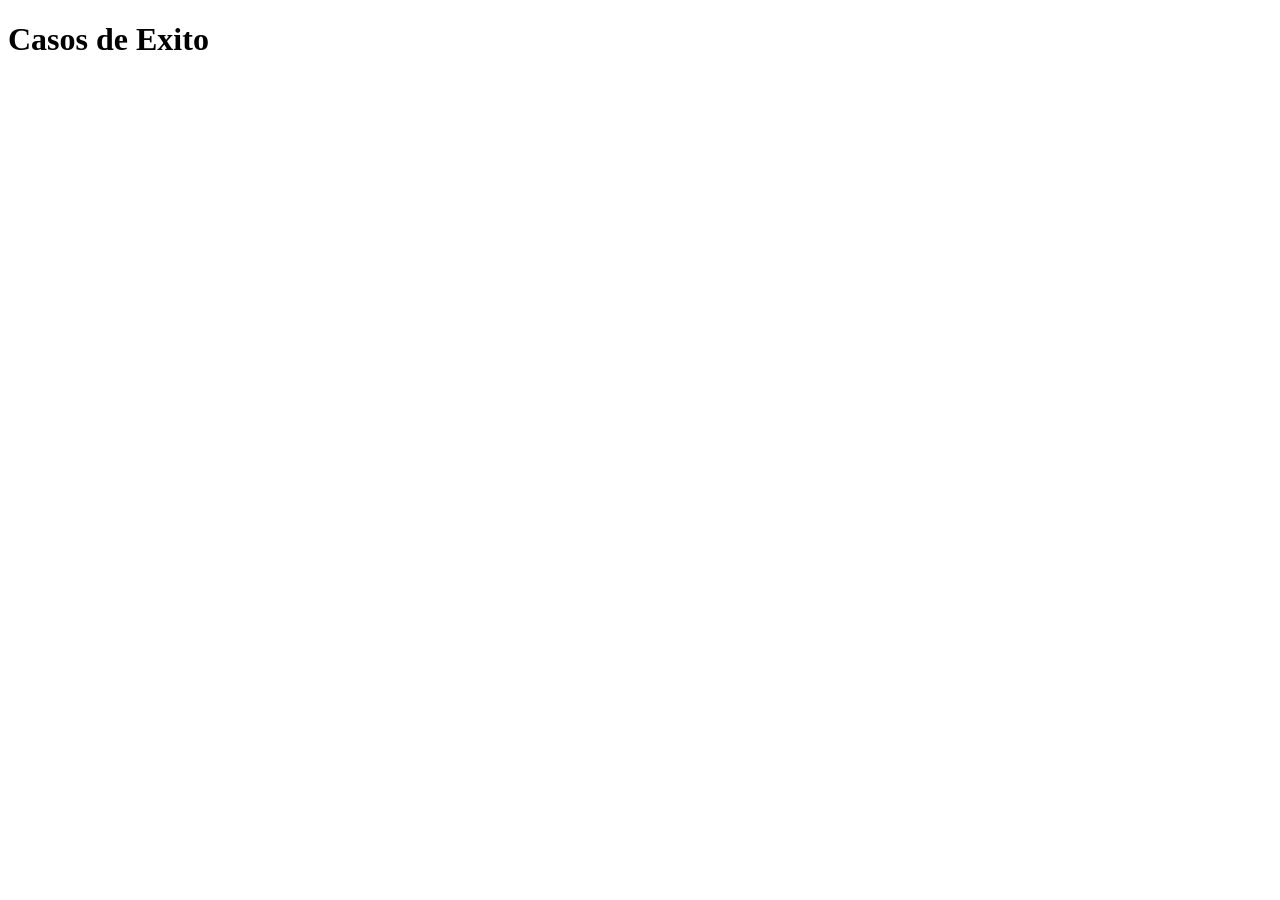
==== paginas/nosotros.html @ 15e238f5 "Diseño con css, y mejora en el codigo de HTML" ====
<!DOCTYPE html>
<html lang="en">
<head>
    <meta charset="UTF-8">
    <meta name="viewport" content="width=device-width, initial-scale=1.0">
    <title>Casos de Exito | Huellitas Milu</title>
    <link rel="shortcut icon" href="../assets/images/favicon.ico" type="image/x-icon">
</head>
<body>
    <h1>Casos de Exito</h1>
</body>
</html>
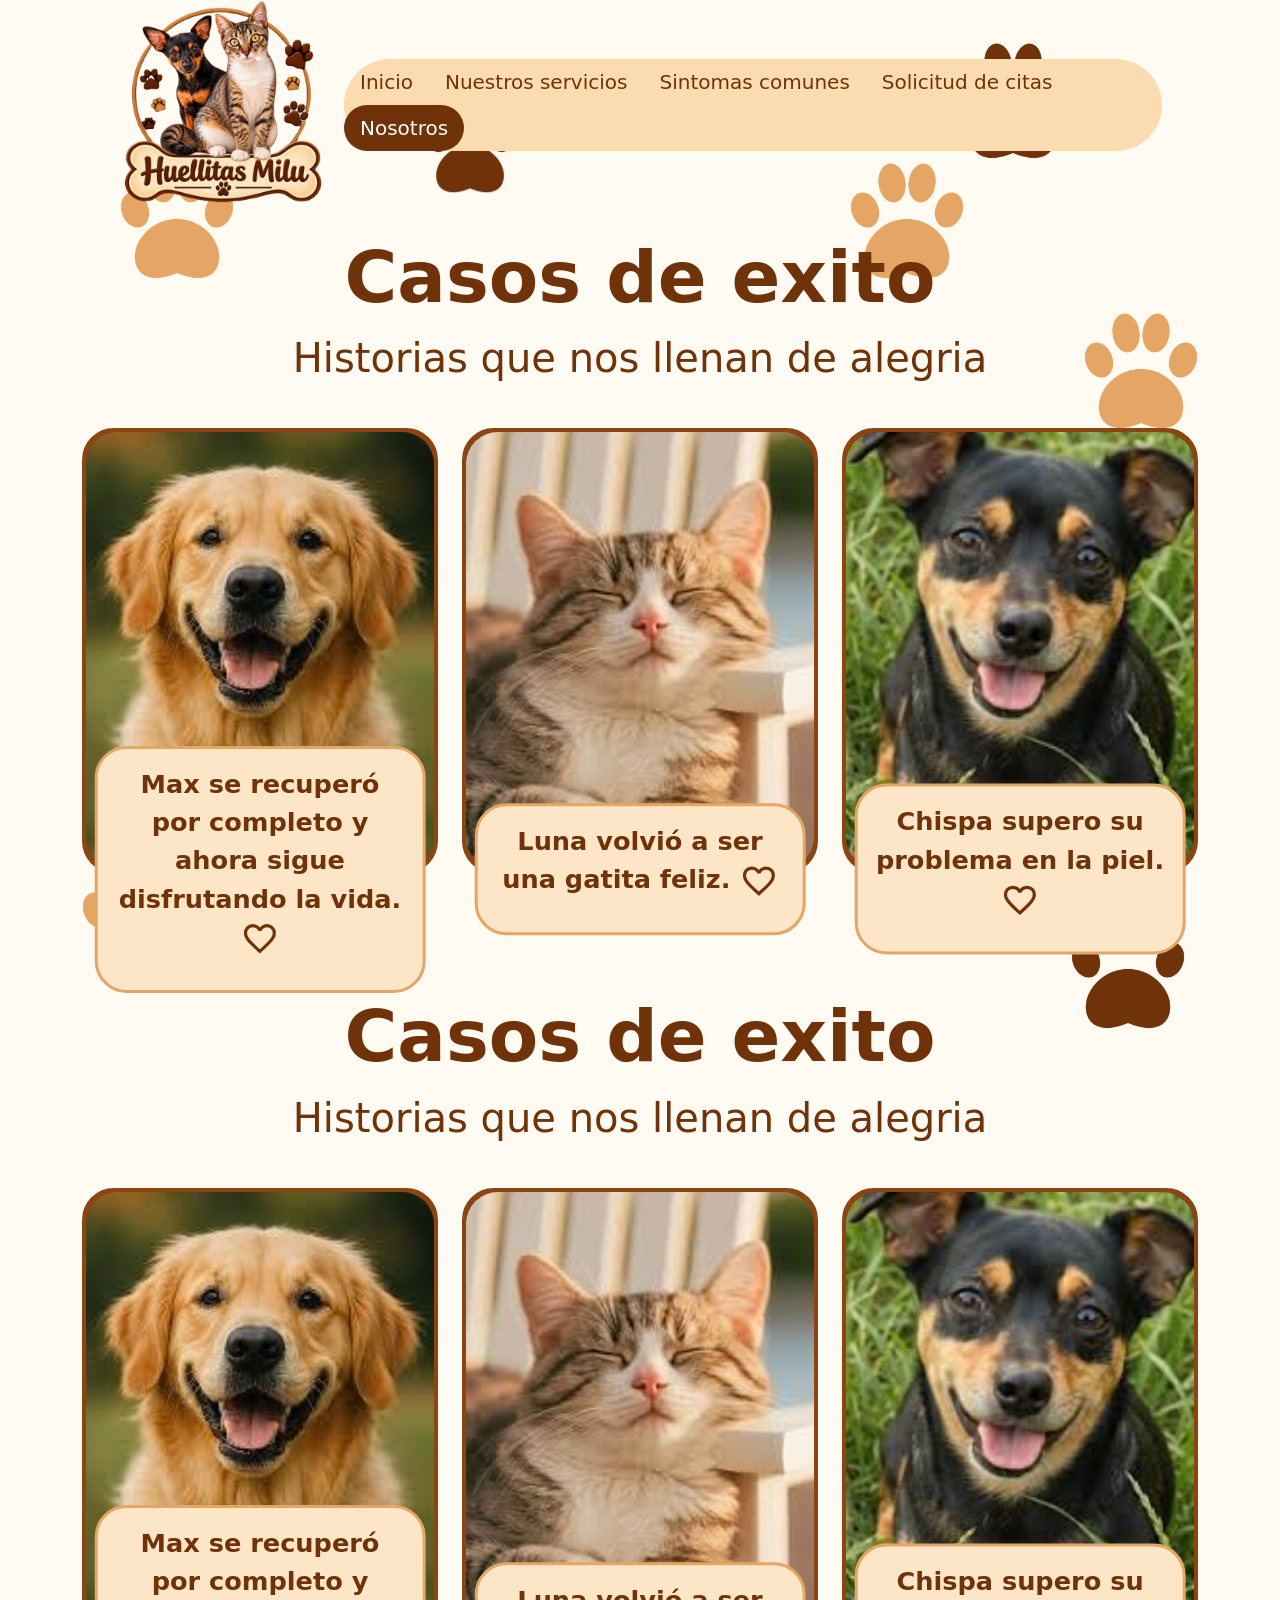
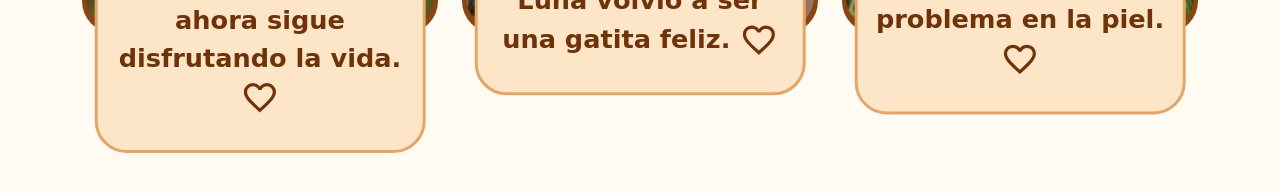
==== commit 748adaa0: "feat: Añade estilos CSS e imágenes para la sección de historias de éxito en la página "nosotros"" ====
--- a/paginas/nosotros.html
+++ b/paginas/nosotros.html
@@ -1,12 +1,292 @@
-<!DOCTYPE html>
+<!doctype html>
 <html lang="en">
-<head>
-    <meta charset="UTF-8">
-    <meta name="viewport" content="width=device-width, initial-scale=1.0">
-    <title>Casos de Exito | Huellitas Milu</title>
-    <link rel="shortcut icon" href="../assets/images/favicon.ico" type="image/x-icon">
-</head>
-<body>
-    <h1>Casos de Exito</h1>
-</body>
-</html>+    <head>
+        <meta charset="UTF-8" />
+        <meta name="viewport" content="width=device-width, initial-scale=1.0" />
+        <title>Casos de Exito | Huellitas Milu</title>
+        <link
+            rel="shortcut icon"
+            href="../assets/images/favicon.ico"
+            type="image/x-icon"
+        />
+        <link
+            rel="shortcut icon"
+            href="../assets/images/favicon.ico"
+            type="image/x-icon"
+        />
+        <link
+            href="https://cdn.jsdelivr.net/npm/bootstrap@5.3.8/dist/css/bootstrap.min.css"
+            rel="stylesheet"
+            integrity="sha384-sRIl4kxILFvY47J16cr9ZwB07vP4J8+LH7qKQnuqkuIAvNWLzeN8tE5YBujZqJLB"
+            crossorigin="anonymous"
+        />
+        <link
+            href="https://cdn.jsdelivr.net/npm/bootstrap-icons@1.11.3/font/bootstrap-icons.min.css"
+            rel="stylesheet"
+        />
+        <link rel="stylesheet" href="../assets/css/servicios.css" />
+        <link rel="stylesheet" href="../assets/css/nosotros.css" />
+    </head>
+    <body>
+        <nav class="container d-flex align-items-center gap-3 px-5">
+            <img
+                class="logo"
+                src="../assets/images/logo.png"
+                alt="Ilusstración del logo de huellitas milu"
+            />
+            <ul class="nav ms-auto fs-5">
+                <li><a class="nav-link" href="../index.html">Inicio</a></li>
+                <li>
+                    <a class="nav-link" href="nuestros-servicios.html"
+                        >Nuestros servicios</a
+                    >
+                </li>
+                <li>
+                    <a class="nav-link" href="sintomas.html"
+                        >Sintomas comunes</a
+                    >
+                </li>
+                <li>
+                    <a class="nav-link" href="solicitud-cita.html"
+                        >Solicitud de citas</a
+                    >
+                </li>
+                <li>
+                    <a class="nav-link activo" href="nosotros.html">Nosotros</a>
+                </li>
+            </ul>
+        </nav>
+
+        <section class="text-center py-4 section-header">
+            <h1 class="display-2 fw-bold">Casos de exito</h1>
+            <p class="fs-1">Historias que nos llenan de alegria</p>
+        </section>
+
+        <section class="container">
+            <div class="row g-4">
+                <div class="col-12 col-md-6 col-lg-4">
+                    <article
+                        class="card tarjeta-exito h-100 text-center rounded-5"
+                    >
+                        <img
+                            class="img-exito rounded-5"
+                            src="../assets/images/casos-exito/exito-1.png"
+                            alt=""
+                        />
+                        <section class="tarjeta-exito__message p-3 rounded-5">
+                            <p>
+                                Max se recuperó por completo y ahora sigue
+                                disfrutando la vida.
+                                <svg
+                                    xmlns="http://www.w3.org/2000/svg"
+                                    viewBox="0 0 24 24"
+                                    height="1.5em"
+                                    width="1.5em"
+                                    fill="currentColor"
+                                >
+                                    <path
+                                        d="M12,21l-1.45-1.3q-2.53-2.27-4.18-3.92q-1.65-1.65-2.63-2.96Q2.78,11.5 2.39,10.4T2,8.15Q2,5.8 3.58,4.22T7.5,2.65q1.3,0 2.48,0.55T12,4.75q0.85-1 2.03-1.55T16.5,2.65q2.35,0 3.93,1.57T22,8.15q0,1.15-0.39,2.25t-1.36,2.41q-0.97,1.31-2.63,2.96q-1.65,1.65-4.17,3.92L12,21Zm0-2.7q2.4-2.15 3.95-3.69t2.45-2.67t1.25-2.03Q20,9.02 20,8.15q0-1.5-1-2.5t-2.5-1q-1.17,0-2.17,0.66q-1,0.66-1.38,1.69h-1.9Q10.68,5.97 9.68,5.31T7.5,4.65q-1.5,0-2.5,1T4,8.15Q4,9.02 4.35,9.91T5.6,11.94t2.45,2.67T12,18.3Zm0-6.83Z"
+                                    />
+                                </svg>
+                            </p>
+                        </section>
+                    </article>
+                </div>
+
+                <div class="col-12 col-md-6 col-lg-4">
+                    <article
+                        class="card tarjeta-exito h-100 text-center rounded-5"
+                    >
+                        <img
+                            class="img-exito rounded-5"
+                            src="../assets/images/casos-exito/exito-2.png"
+                            alt=""
+                        />
+                        <section class="tarjeta-exito__message p-3 rounded-5">
+                            <p>
+                                Luna volvió a ser una gatita feliz.
+                                <svg
+                                    xmlns="http://www.w3.org/2000/svg"
+                                    viewBox="0 0 24 24"
+                                    height="1.5em"
+                                    width="1.5em"
+                                    fill="currentColor"
+                                >
+                                    <path
+                                        d="M12,21l-1.45-1.3q-2.53-2.27-4.18-3.92q-1.65-1.65-2.63-2.96Q2.78,11.5 2.39,10.4T2,8.15Q2,5.8 3.58,4.22T7.5,2.65q1.3,0 2.48,0.55T12,4.75q0.85-1 2.03-1.55T16.5,2.65q2.35,0 3.93,1.57T22,8.15q0,1.15-0.39,2.25t-1.36,2.41q-0.97,1.31-2.63,2.96q-1.65,1.65-4.17,3.92L12,21Zm0-2.7q2.4-2.15 3.95-3.69t2.45-2.67t1.25-2.03Q20,9.02 20,8.15q0-1.5-1-2.5t-2.5-1q-1.17,0-2.17,0.66q-1,0.66-1.38,1.69h-1.9Q10.68,5.97 9.68,5.31T7.5,4.65q-1.5,0-2.5,1T4,8.15Q4,9.02 4.35,9.91T5.6,11.94t2.45,2.67T12,18.3Zm0-6.83Z"
+                                    />
+                                </svg>
+                            </p>
+                        </section>
+                    </article>
+                </div>
+                <div class="col-12 col-md-6 col-lg-4">
+                    <article
+                        class="card tarjeta-exito h-100 text-center rounded-5"
+                    >
+                        <img
+                            class="img-exito rounded-5"
+                            src="../assets/images/casos-exito/exito-3.png"
+                            alt=""
+                        />
+                        <section class="tarjeta-exito__message p-3 rounded-5">
+                            <p>
+                                Chispa supero su problema en la piel.
+                                <svg
+                                    xmlns="http://www.w3.org/2000/svg"
+                                    viewBox="0 0 24 24"
+                                    height="1.5em"
+                                    width="1.5em"
+                                    fill="currentColor"
+                                >
+                                    <path
+                                        d="M12,21l-1.45-1.3q-2.53-2.27-4.18-3.92q-1.65-1.65-2.63-2.96Q2.78,11.5 2.39,10.4T2,8.15Q2,5.8 3.58,4.22T7.5,2.65q1.3,0 2.48,0.55T12,4.75q0.85-1 2.03-1.55T16.5,2.65q2.35,0 3.93,1.57T22,8.15q0,1.15-0.39,2.25t-1.36,2.41q-0.97,1.31-2.63,2.96q-1.65,1.65-4.17,3.92L12,21Zm0-2.7q2.4-2.15 3.95-3.69t2.45-2.67t1.25-2.03Q20,9.02 20,8.15q0-1.5-1-2.5t-2.5-1q-1.17,0-2.17,0.66q-1,0.66-1.38,1.69h-1.9Q10.68,5.97 9.68,5.31T7.5,4.65q-1.5,0-2.5,1T4,8.15Q4,9.02 4.35,9.91T5.6,11.94t2.45,2.67T12,18.3Zm0-6.83Z"
+                                    />
+                                </svg>
+                            </p>
+                        </section>
+                    </article>
+                </div>
+            </div>
+        </section>
+
+        <section class="text-center py-4 section-header margin-header">
+            <h1 class="display-2 fw-bold">Casos de exito</h1>
+            <p class="fs-1">Historias que nos llenan de alegria</p>
+        </section>
+
+        <section class="container">
+            <div class="row g-4">
+                <div class="col-12 col-md-6 col-lg-4">
+                    <article
+                        class="card tarjeta-exito h-100 text-center rounded-5"
+                    >
+                        <img
+                            class="img-exito rounded-5"
+                            src="../assets/images/casos-exito/exito-1.png"
+                            alt=""
+                        />
+                        <section class="tarjeta-exito__message p-3 rounded-5">
+                            <p>
+                                Max se recuperó por completo y ahora sigue
+                                disfrutando la vida.
+                                <svg
+                                    xmlns="http://www.w3.org/2000/svg"
+                                    viewBox="0 0 24 24"
+                                    height="1.5em"
+                                    width="1.5em"
+                                    fill="currentColor"
+                                >
+                                    <path
+                                        d="M12,21l-1.45-1.3q-2.53-2.27-4.18-3.92q-1.65-1.65-2.63-2.96Q2.78,11.5 2.39,10.4T2,8.15Q2,5.8 3.58,4.22T7.5,2.65q1.3,0 2.48,0.55T12,4.75q0.85-1 2.03-1.55T16.5,2.65q2.35,0 3.93,1.57T22,8.15q0,1.15-0.39,2.25t-1.36,2.41q-0.97,1.31-2.63,2.96q-1.65,1.65-4.17,3.92L12,21Zm0-2.7q2.4-2.15 3.95-3.69t2.45-2.67t1.25-2.03Q20,9.02 20,8.15q0-1.5-1-2.5t-2.5-1q-1.17,0-2.17,0.66q-1,0.66-1.38,1.69h-1.9Q10.68,5.97 9.68,5.31T7.5,4.65q-1.5,0-2.5,1T4,8.15Q4,9.02 4.35,9.91T5.6,11.94t2.45,2.67T12,18.3Zm0-6.83Z"
+                                    />
+                                </svg>
+                            </p>
+                        </section>
+                    </article>
+                </div>
+
+                <div class="col-12 col-md-6 col-lg-4">
+                    <article
+                        class="card tarjeta-exito h-100 text-center rounded-5"
+                    >
+                        <img
+                            class="img-exito rounded-5"
+                            src="../assets/images/casos-exito/exito-2.png"
+                            alt=""
+                        />
+                        <section class="tarjeta-exito__message p-3 rounded-5">
+                            <p>
+                                Luna volvió a ser una gatita feliz.
+                                <svg
+                                    xmlns="http://www.w3.org/2000/svg"
+                                    viewBox="0 0 24 24"
+                                    height="1.5em"
+                                    width="1.5em"
+                                    fill="currentColor"
+                                >
+                                    <path
+                                        d="M12,21l-1.45-1.3q-2.53-2.27-4.18-3.92q-1.65-1.65-2.63-2.96Q2.78,11.5 2.39,10.4T2,8.15Q2,5.8 3.58,4.22T7.5,2.65q1.3,0 2.48,0.55T12,4.75q0.85-1 2.03-1.55T16.5,2.65q2.35,0 3.93,1.57T22,8.15q0,1.15-0.39,2.25t-1.36,2.41q-0.97,1.31-2.63,2.96q-1.65,1.65-4.17,3.92L12,21Zm0-2.7q2.4-2.15 3.95-3.69t2.45-2.67t1.25-2.03Q20,9.02 20,8.15q0-1.5-1-2.5t-2.5-1q-1.17,0-2.17,0.66q-1,0.66-1.38,1.69h-1.9Q10.68,5.97 9.68,5.31T7.5,4.65q-1.5,0-2.5,1T4,8.15Q4,9.02 4.35,9.91T5.6,11.94t2.45,2.67T12,18.3Zm0-6.83Z"
+                                    />
+                                </svg>
+                            </p>
+                        </section>
+                    </article>
+                </div>
+                <div class="col-12 col-md-6 col-lg-4">
+                    <article
+                        class="card tarjeta-exito h-100 text-center rounded-5"
+                    >
+                        <img
+                            class="img-exito rounded-5"
+                            src="../assets/images/casos-exito/exito-3.png"
+                            alt=""
+                        />
+                        <section class="tarjeta-exito__message p-3 rounded-5">
+                            <p>
+                                Chispa supero su problema en la piel.
+                                <svg
+                                    xmlns="http://www.w3.org/2000/svg"
+                                    viewBox="0 0 24 24"
+                                    height="1.5em"
+                                    width="1.5em"
+                                    fill="currentColor"
+                                >
+                                    <path
+                                        d="M12,21l-1.45-1.3q-2.53-2.27-4.18-3.92q-1.65-1.65-2.63-2.96Q2.78,11.5 2.39,10.4T2,8.15Q2,5.8 3.58,4.22T7.5,2.65q1.3,0 2.48,0.55T12,4.75q0.85-1 2.03-1.55T16.5,2.65q2.35,0 3.93,1.57T22,8.15q0,1.15-0.39,2.25t-1.36,2.41q-0.97,1.31-2.63,2.96q-1.65,1.65-4.17,3.92L12,21Zm0-2.7q2.4-2.15 3.95-3.69t2.45-2.67t1.25-2.03Q20,9.02 20,8.15q0-1.5-1-2.5t-2.5-1q-1.17,0-2.17,0.66q-1,0.66-1.38,1.69h-1.9Q10.68,5.97 9.68,5.31T7.5,4.65q-1.5,0-2.5,1T4,8.15Q4,9.02 4.35,9.91T5.6,11.94t2.45,2.67T12,18.3Zm0-6.83Z"
+                                    />
+                                </svg>
+                            </p>
+                        </section>
+                    </article>
+                </div>
+            </div>
+        </section>
+
+        <img
+            class="huella huella-n1"
+            src="../assets/images/huella-naranja.png"
+            alt=""
+        />
+        <img
+            class="huella huella-n2"
+            src="../assets/images/huella-naranja.png"
+            alt=""
+        />
+        <img
+            class="huella huella-n3"
+            src="../assets/images/huella-naranja.png"
+            alt=""
+        />
+        <img
+            class="huella huella-n4"
+            src="../assets/images/huella-naranja.png"
+            alt=""
+        />
+        <img
+            class="huella huella-c1"
+            src="../assets/images/huella-cafe.png"
+            alt=""
+        />
+        <img
+            class="huella huella-c2"
+            src="../assets/images/huella-cafe.png"
+            alt=""
+        />
+        <img
+            class="huella huella-c3"
+            src="../assets/images/huella-cafe.png"
+            alt=""
+        />
+        <img
+            class="huella huella-h1"
+            src="../assets/images/huella-corazon.png"
+            alt=""
+        />
+        <img
+            class="huella huella-h2"
+            src="../assets/images/huella-corazon.png"
+            alt=""
+        />
+    </body>
+</html>
--- a/assets/css/servicios.css
+++ b/assets/css/servicios.css
@@ -0,0 +1,151 @@
+:root {
+  --cafe-oscuro: #6f3209;
+  --cafe-ola: #8b4513;
+  --naranja-suave: #e5a665;
+  --beige: #fbdcb0;
+  --beige-tarjeta: #fde6c8;
+  --crema-body: #fffaf2;
+  --blanco: #ffffff;
+}
+
+body {
+    background-color: var(--crema-body);
+    position: relative;
+    min-height: 100vh;
+    padding-bottom: 160px;
+}
+
+header {
+    color: var(--cafe-oscuro);
+}
+
+.nav {
+  background-color: var(--beige);
+  border-radius: 50px;
+}
+
+.nav-link {
+    color: var(--cafe-oscuro);
+    border-radius: 50px;
+}
+
+.nav .nav-link.activo {
+  background-color: var(--cafe-oscuro);
+  color: var(--blanco);
+}
+
+.nav .nav-link:hover,
+.nav .nav-link:focus {
+    color: var(--cafe-ola);
+}
+
+.nav .nav-link.activo:hover,
+.nav .nav-link.activo:focus {
+    color: var(--beige);
+}
+
+
+.logo {
+  height: 210px;
+  width: auto;
+}
+
+.tarjeta-servicio {
+    background-color: var(--beige-tarjeta);
+}
+.tarjeta-servicio h2,
+.tarjeta-servicio i {
+    color: var(--cafe-oscuro);
+}
+
+
+.urgencias-24h {
+    background-color: var(--cafe-ola);
+}
+
+.urgencias-24h h2,
+.urgencias-24h i {
+    color: var(--blanco);
+}
+
+.urgencias-24h p,
+.urgencias-24h strong {
+    color: var(--crema-body);
+}
+
+.urgencias-24h .boton-servicio {
+  background-color: var(--beige);
+  color: var(--cafe-oscuro);
+}
+
+.urgencias-24h .boton-servicio:hover {
+    background-color: var(--beige-tarjeta);
+    color: var(--cafe-oscuro);
+}
+
+.boton-servicio {
+    background-color: var(--cafe-oscuro);
+    color: var(--blanco);
+}
+
+.boton-servicio:hover {
+  background-color: var(--cafe-ola);
+  color: var(--blanco);
+}
+
+.huella {
+  position: absolute;
+  width: 150px;
+  z-index: -1;
+}
+
+.huella-n1 { 
+    left: 8%;  
+    top: 150px; 
+}
+
+.huella-n2 { 
+    right: 5%; 
+    top: 300px; 
+
+}
+.huella-n3 { 
+    left: 5%;  
+    top: 850px; 
+}
+
+.huella-n4 { 
+    left: 65%;  
+    top: 150px;
+}
+
+.huella-c1 { 
+    right: 6%; 
+    top: 900px; 
+}
+
+.huella-c2 { 
+    right: 15%; 
+    top: 30px;   
+}
+
+.huella-c3 { 
+    left: 32%; 
+    top: 90px;
+     width: 120px; 
+}
+
+.huella-h1 { 
+    left: 15%;  
+    top: 520px;
+    width: 110px; 
+    transform: rotate(-12deg); 
+}
+
+.huella-h2 { 
+    right: 12%; 
+    top: 620px; 
+    width: 110px; 
+    transform: rotate(-8deg); 
+}
+
--- a/assets/css/nosotros.css
+++ b/assets/css/nosotros.css
@@ -0,0 +1,49 @@
+:root {
+  --cafe-oscuro: #6f3209;
+  --cafe-ola: #8b4513;
+  --naranja-suave: #e5a665;
+  --beige: #fbdcb0;
+  --beige-tarjeta: #fde6c8;
+  --crema-body: #fffaf2;
+  --blanco: #ffffff;
+}
+
+.container > div {
+    @media (width < 990px) {
+        row-gap: 5rem;
+    }
+}
+
+.section-header {
+    color: var(--cafe-oscuro);
+
+    &.margin-header {
+        margin-top: 6rem;
+    }
+}
+
+.tarjeta-exito {
+    border: 0.3rem solid var(--cafe-ola);
+    background-color: var(--cafe-ola);
+    aspect-ratio: 4/5;
+    position: relative;
+}
+
+.img-exito {
+    height: 100%;
+    width: 100%;
+    object-fit: cover;
+}
+
+.tarjeta-exito__message {
+    position: absolute;
+    background-color: var(--beige-tarjeta);
+    color: var(--cafe-oscuro);
+    bottom: 0%;
+    transform: translate(-50%, 50%);
+    left: 50%;
+    width: 95%;
+    font-size: clamp(1.5rem, 2dvw, 2rem);
+    font-weight: 600;
+    border: 0.2rem solid var(--naranja-suave);
+}
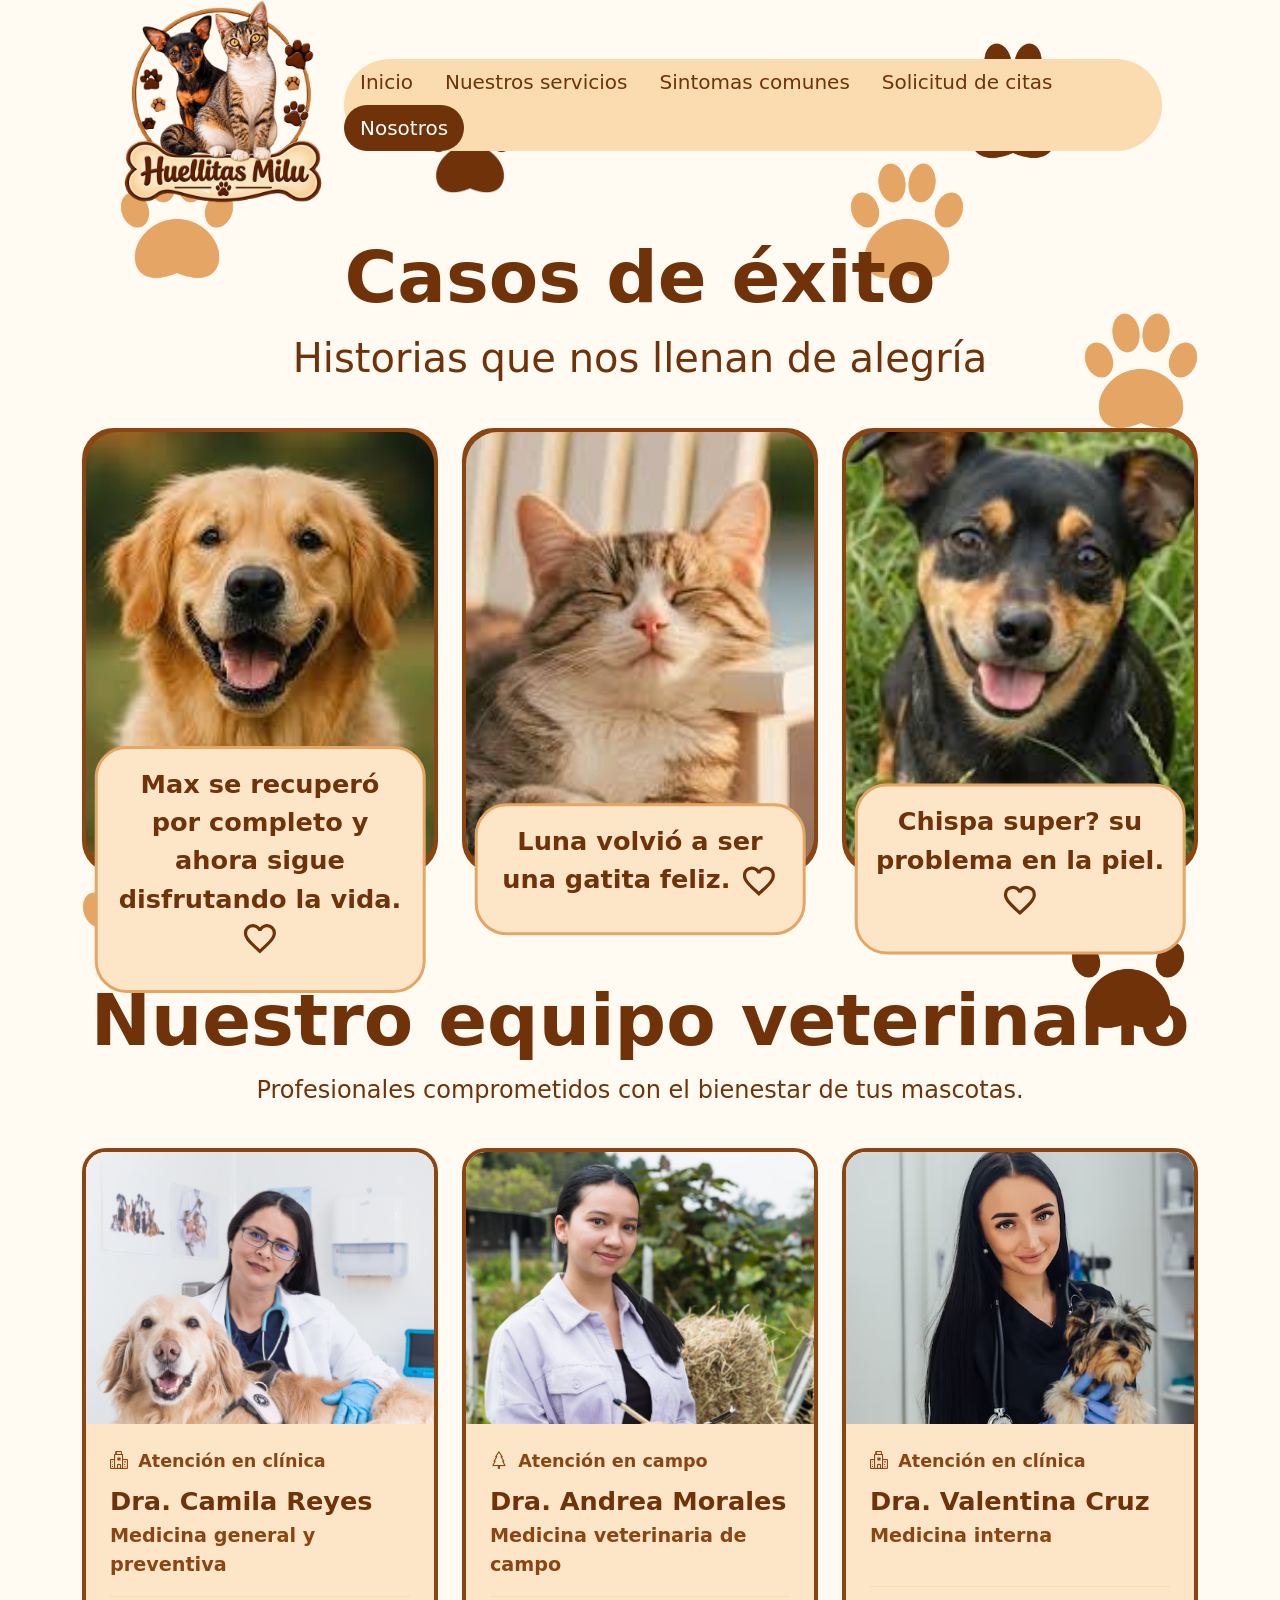
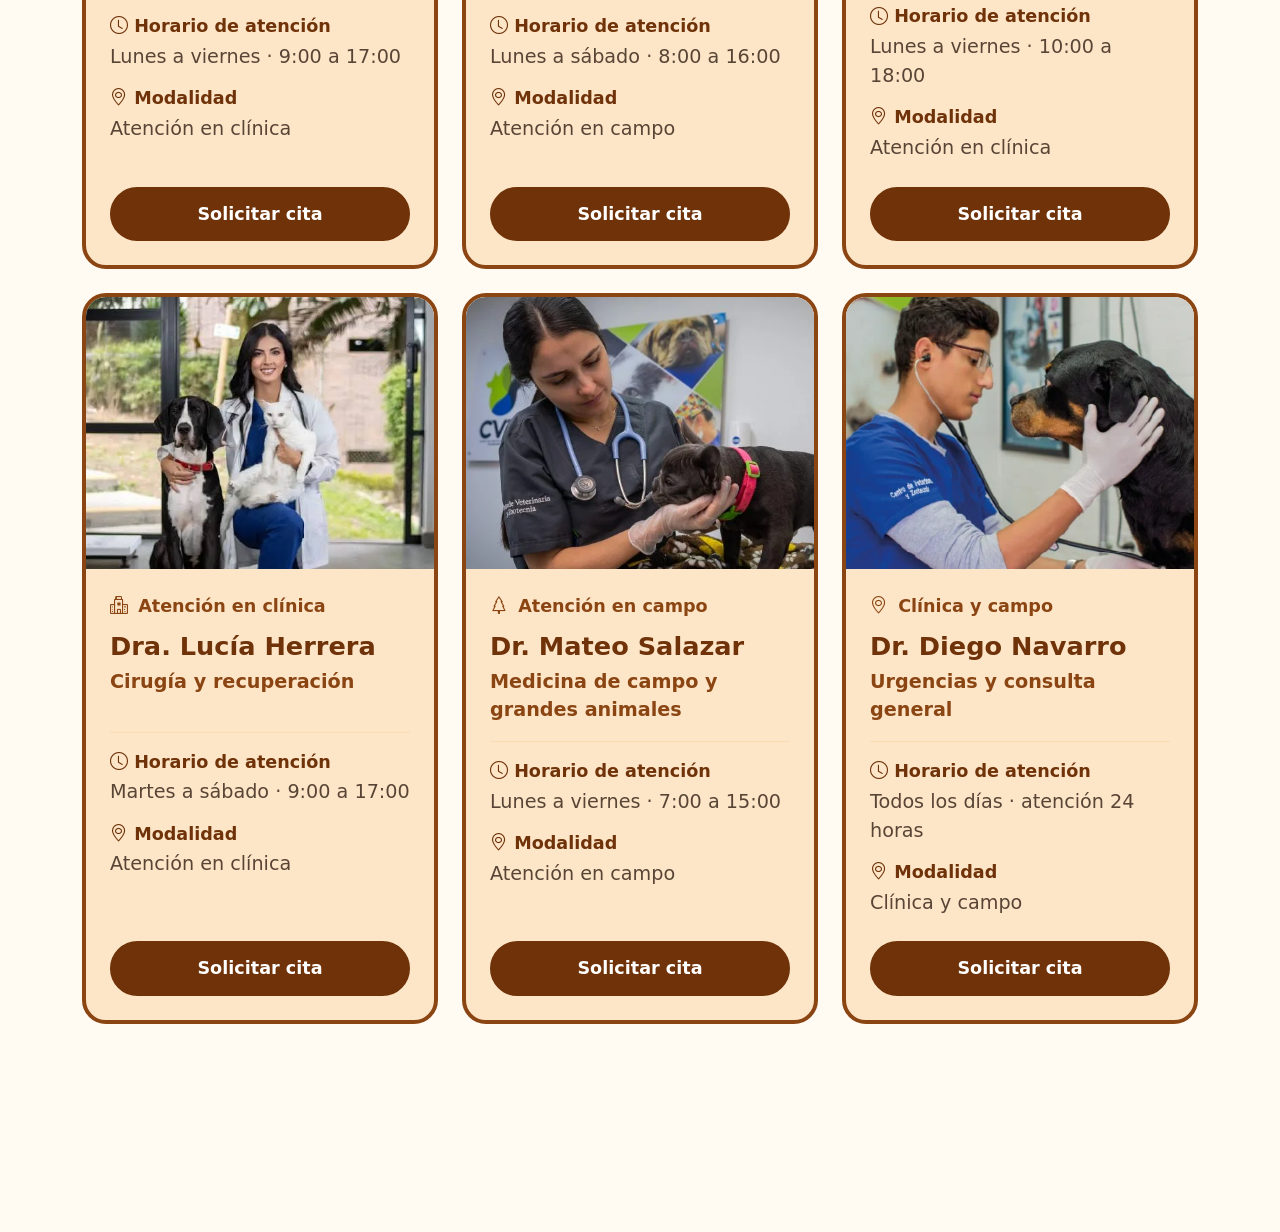
==== commit c2bdf532: "feat: Mejora el diseño y contenido de la sección "nosotros" con nuevas tarjetas de veterinarios y co" ====
--- a/paginas/nosotros.html
+++ b/paginas/nosotros.html
@@ -1,9 +1,9 @@
 <!doctype html>
-<html lang="en">
+<html lang="es">
     <head>
         <meta charset="UTF-8" />
         <meta name="viewport" content="width=device-width, initial-scale=1.0" />
-        <title>Casos de Exito | Huellitas Milu</title>
+        <title>Casos de éxito | Huellitas Milu</title>
         <link
             rel="shortcut icon"
             href="../assets/images/favicon.ico"
@@ -58,8 +58,8 @@
         </nav>
 
         <section class="text-center py-4 section-header">
-            <h1 class="display-2 fw-bold">Casos de exito</h1>
-            <p class="fs-1">Historias que nos llenan de alegria</p>
+            <h1 class="display-2 fw-bold">Casos de éxito</h1>
+            <p class="fs-1">Historias que nos llenan de alegría</p>
         </section>
 
         <section class="container">
@@ -131,7 +131,7 @@
                         />
                         <section class="tarjeta-exito__message p-3 rounded-5">
                             <p>
-                                Chispa supero su problema en la piel.
+                                Chispa super? su problema en la piel.
                                 <svg
                                     xmlns="http://www.w3.org/2000/svg"
                                     viewBox="0 0 24 24"
@@ -150,94 +150,179 @@
             </div>
         </section>
 
-        <section class="text-center py-4 section-header margin-header">
-            <h1 class="display-2 fw-bold">Casos de exito</h1>
-            <p class="fs-1">Historias que nos llenan de alegria</p>
-        </section>
-
-        <section class="container">
-            <div class="row g-4">
-                <div class="col-12 col-md-6 col-lg-4">
-                    <article
-                        class="card tarjeta-exito h-100 text-center rounded-5"
-                    >
-                        <img
-                            class="img-exito rounded-5"
-                            src="../assets/images/casos-exito/exito-1.png"
-                            alt=""
-                        />
-                        <section class="tarjeta-exito__message p-3 rounded-5">
-                            <p>
-                                Max se recuperó por completo y ahora sigue
-                                disfrutando la vida.
-                                <svg
-                                    xmlns="http://www.w3.org/2000/svg"
-                                    viewBox="0 0 24 24"
-                                    height="1.5em"
-                                    width="1.5em"
-                                    fill="currentColor"
-                                >
-                                    <path
-                                        d="M12,21l-1.45-1.3q-2.53-2.27-4.18-3.92q-1.65-1.65-2.63-2.96Q2.78,11.5 2.39,10.4T2,8.15Q2,5.8 3.58,4.22T7.5,2.65q1.3,0 2.48,0.55T12,4.75q0.85-1 2.03-1.55T16.5,2.65q2.35,0 3.93,1.57T22,8.15q0,1.15-0.39,2.25t-1.36,2.41q-0.97,1.31-2.63,2.96q-1.65,1.65-4.17,3.92L12,21Zm0-2.7q2.4-2.15 3.95-3.69t2.45-2.67t1.25-2.03Q20,9.02 20,8.15q0-1.5-1-2.5t-2.5-1q-1.17,0-2.17,0.66q-1,0.66-1.38,1.69h-1.9Q10.68,5.97 9.68,5.31T7.5,4.65q-1.5,0-2.5,1T4,8.15Q4,9.02 4.35,9.91T5.6,11.94t2.45,2.67T12,18.3Zm0-6.83Z"
-                                    />
-                                </svg>
-                            </p>
-                        </section>
-                    </article>
-                </div>
-
-                <div class="col-12 col-md-6 col-lg-4">
-                    <article
-                        class="card tarjeta-exito h-100 text-center rounded-5"
-                    >
-                        <img
-                            class="img-exito rounded-5"
-                            src="../assets/images/casos-exito/exito-2.png"
-                            alt=""
-                        />
-                        <section class="tarjeta-exito__message p-3 rounded-5">
-                            <p>
-                                Luna volvió a ser una gatita feliz.
-                                <svg
-                                    xmlns="http://www.w3.org/2000/svg"
-                                    viewBox="0 0 24 24"
-                                    height="1.5em"
-                                    width="1.5em"
-                                    fill="currentColor"
-                                >
-                                    <path
-                                        d="M12,21l-1.45-1.3q-2.53-2.27-4.18-3.92q-1.65-1.65-2.63-2.96Q2.78,11.5 2.39,10.4T2,8.15Q2,5.8 3.58,4.22T7.5,2.65q1.3,0 2.48,0.55T12,4.75q0.85-1 2.03-1.55T16.5,2.65q2.35,0 3.93,1.57T22,8.15q0,1.15-0.39,2.25t-1.36,2.41q-0.97,1.31-2.63,2.96q-1.65,1.65-4.17,3.92L12,21Zm0-2.7q2.4-2.15 3.95-3.69t2.45-2.67t1.25-2.03Q20,9.02 20,8.15q0-1.5-1-2.5t-2.5-1q-1.17,0-2.17,0.66q-1,0.66-1.38,1.69h-1.9Q10.68,5.97 9.68,5.31T7.5,4.65q-1.5,0-2.5,1T4,8.15Q4,9.02 4.35,9.91T5.6,11.94t2.45,2.67T12,18.3Zm0-6.83Z"
-                                    />
-                                </svg>
-                            </p>
-                        </section>
-                    </article>
-                </div>
-                <div class="col-12 col-md-6 col-lg-4">
-                    <article
-                        class="card tarjeta-exito h-100 text-center rounded-5"
-                    >
-                        <img
-                            class="img-exito rounded-5"
-                            src="../assets/images/casos-exito/exito-3.png"
-                            alt=""
-                        />
-                        <section class="tarjeta-exito__message p-3 rounded-5">
-                            <p>
-                                Chispa supero su problema en la piel.
-                                <svg
-                                    xmlns="http://www.w3.org/2000/svg"
-                                    viewBox="0 0 24 24"
-                                    height="1.5em"
-                                    width="1.5em"
-                                    fill="currentColor"
-                                >
-                                    <path
-                                        d="M12,21l-1.45-1.3q-2.53-2.27-4.18-3.92q-1.65-1.65-2.63-2.96Q2.78,11.5 2.39,10.4T2,8.15Q2,5.8 3.58,4.22T7.5,2.65q1.3,0 2.48,0.55T12,4.75q0.85-1 2.03-1.55T16.5,2.65q2.35,0 3.93,1.57T22,8.15q0,1.15-0.39,2.25t-1.36,2.41q-0.97,1.31-2.63,2.96q-1.65,1.65-4.17,3.92L12,21Zm0-2.7q2.4-2.15 3.95-3.69t2.45-2.67t1.25-2.03Q20,9.02 20,8.15q0-1.5-1-2.5t-2.5-1q-1.17,0-2.17,0.66q-1,0.66-1.38,1.69h-1.9Q10.68,5.97 9.68,5.31T7.5,4.65q-1.5,0-2.5,1T4,8.15Q4,9.02 4.35,9.91T5.6,11.94t2.45,2.67T12,18.3Zm0-6.83Z"
-                                    />
-                                </svg>
-                            </p>
-                        </section>
+        <header class="text-center py-4 section-header equipo-header">
+            <h1 class="display-2 fw-bold">Nuestro equipo veterinario</h1>
+            <p class="fs-4">Profesionales comprometidos con el bienestar de tus mascotas.</p>
+        </header>
+
+        <section class="container pb-5" aria-label="Perfiles del equipo veterinario">
+            <div class="row g-4 equipo-grid">
+                <div class="col-12 col-md-6 col-lg-4">
+                    <article class="card tarjeta-veterinario h-100">
+                        <div class="tarjeta-veterinario__foto-wrap">
+                            <img
+                                class="tarjeta-veterinario__foto"
+                                src="../assets/images/veterinarios/vet-1.png"
+                                alt="Foto de perfil de Dra. Camila Reyes"
+                                loading="lazy"
+                            />
+                        </div>
+                        <div class="card-body d-flex flex-column p-4">
+                            <span class="tarjeta-veterinario__modalidad"><i class="bi bi-hospital" aria-hidden="true"></i> Atenci&#243;n en cl&#237;nica</span>
+                            <h2 class="tarjeta-veterinario__nombre">Dra. Camila Reyes</h2>
+                            <p class="tarjeta-veterinario__especialidad">Medicina general y preventiva</p>
+                            <dl class="tarjeta-veterinario__datos">
+                                <div>
+                                    <dt><i class="bi bi-clock" aria-hidden="true"></i> Horario de atenci&#243;n</dt>
+                                    <dd>Lunes a viernes &middot; 9:00 a 17:00</dd>
+                                </div>
+                                <div>
+                                    <dt><i class="bi bi-geo-alt" aria-hidden="true"></i> Modalidad</dt>
+                                    <dd>Atenci&#243;n en cl&#237;nica</dd>
+                                </div>
+                            </dl>
+                            <a class="boton-veterinario mt-auto" href="solicitud-cita.html">Solicitar cita</a>
+                        </div>
+                    </article>
+                </div>
+                <div class="col-12 col-md-6 col-lg-4">
+                    <article class="card tarjeta-veterinario h-100">
+                        <div class="tarjeta-veterinario__foto-wrap">
+                            <img
+                                class="tarjeta-veterinario__foto"
+                                src="../assets/images/veterinarios/vet-2.png"
+                                alt="Foto de perfil de Dra. Andrea Morales"
+                                loading="lazy"
+                            />
+                        </div>
+                        <div class="card-body d-flex flex-column p-4">
+                            <span class="tarjeta-veterinario__modalidad"><i class="bi bi-tree" aria-hidden="true"></i> Atenci&#243;n en campo</span>
+                            <h2 class="tarjeta-veterinario__nombre">Dra. Andrea Morales</h2>
+                            <p class="tarjeta-veterinario__especialidad">Medicina veterinaria de campo</p>
+                            <dl class="tarjeta-veterinario__datos">
+                                <div>
+                                    <dt><i class="bi bi-clock" aria-hidden="true"></i> Horario de atenci&#243;n</dt>
+                                    <dd>Lunes a s&#225;bado &middot; 8:00 a 16:00</dd>
+                                </div>
+                                <div>
+                                    <dt><i class="bi bi-geo-alt" aria-hidden="true"></i> Modalidad</dt>
+                                    <dd>Atenci&#243;n en campo</dd>
+                                </div>
+                            </dl>
+                            <a class="boton-veterinario mt-auto" href="solicitud-cita.html">Solicitar cita</a>
+                        </div>
+                    </article>
+                </div>
+                <div class="col-12 col-md-6 col-lg-4">
+                    <article class="card tarjeta-veterinario h-100">
+                        <div class="tarjeta-veterinario__foto-wrap">
+                            <img
+                                class="tarjeta-veterinario__foto"
+                                src="../assets/images/veterinarios/vet-3.png"
+                                alt="Foto de perfil de Dra. Valentina Cruz"
+                                loading="lazy"
+                            />
+                        </div>
+                        <div class="card-body d-flex flex-column p-4">
+                            <span class="tarjeta-veterinario__modalidad"><i class="bi bi-hospital" aria-hidden="true"></i> Atenci&#243;n en cl&#237;nica</span>
+                            <h2 class="tarjeta-veterinario__nombre">Dra. Valentina Cruz</h2>
+                            <p class="tarjeta-veterinario__especialidad">Medicina interna</p>
+                            <dl class="tarjeta-veterinario__datos">
+                                <div>
+                                    <dt><i class="bi bi-clock" aria-hidden="true"></i> Horario de atenci&#243;n</dt>
+                                    <dd>Lunes a viernes &middot; 10:00 a 18:00</dd>
+                                </div>
+                                <div>
+                                    <dt><i class="bi bi-geo-alt" aria-hidden="true"></i> Modalidad</dt>
+                                    <dd>Atenci&#243;n en cl&#237;nica</dd>
+                                </div>
+                            </dl>
+                            <a class="boton-veterinario mt-auto" href="solicitud-cita.html">Solicitar cita</a>
+                        </div>
+                    </article>
+                </div>
+                <div class="col-12 col-md-6 col-lg-4">
+                    <article class="card tarjeta-veterinario h-100">
+                        <div class="tarjeta-veterinario__foto-wrap">
+                            <img
+                                class="tarjeta-veterinario__foto"
+                                src="../assets/images/veterinarios/vet-4.png"
+                                alt="Foto de perfil de Dra. Luc&#237;a Herrera"
+                                loading="lazy"
+                            />
+                        </div>
+                        <div class="card-body d-flex flex-column p-4">
+                            <span class="tarjeta-veterinario__modalidad"><i class="bi bi-hospital" aria-hidden="true"></i> Atenci&#243;n en cl&#237;nica</span>
+                            <h2 class="tarjeta-veterinario__nombre">Dra. Luc&#237;a Herrera</h2>
+                            <p class="tarjeta-veterinario__especialidad">Cirug&#237;a y recuperaci&#243;n</p>
+                            <dl class="tarjeta-veterinario__datos">
+                                <div>
+                                    <dt><i class="bi bi-clock" aria-hidden="true"></i> Horario de atenci&#243;n</dt>
+                                    <dd>Martes a s&#225;bado &middot; 9:00 a 17:00</dd>
+                                </div>
+                                <div>
+                                    <dt><i class="bi bi-geo-alt" aria-hidden="true"></i> Modalidad</dt>
+                                    <dd>Atenci&#243;n en cl&#237;nica</dd>
+                                </div>
+                            </dl>
+                            <a class="boton-veterinario mt-auto" href="solicitud-cita.html">Solicitar cita</a>
+                        </div>
+                    </article>
+                </div>
+                <div class="col-12 col-md-6 col-lg-4">
+                    <article class="card tarjeta-veterinario h-100">
+                        <div class="tarjeta-veterinario__foto-wrap">
+                            <img
+                                class="tarjeta-veterinario__foto"
+                                src="../assets/images/veterinarios/vet-5.png"
+                                alt="Foto de perfil de Dr. Mateo Salazar"
+                                loading="lazy"
+                            />
+                        </div>
+                        <div class="card-body d-flex flex-column p-4">
+                            <span class="tarjeta-veterinario__modalidad"><i class="bi bi-tree" aria-hidden="true"></i> Atenci&#243;n en campo</span>
+                            <h2 class="tarjeta-veterinario__nombre">Dr. Mateo Salazar</h2>
+                            <p class="tarjeta-veterinario__especialidad">Medicina de campo y grandes animales</p>
+                            <dl class="tarjeta-veterinario__datos">
+                                <div>
+                                    <dt><i class="bi bi-clock" aria-hidden="true"></i> Horario de atenci&#243;n</dt>
+                                    <dd>Lunes a viernes &middot; 7:00 a 15:00</dd>
+                                </div>
+                                <div>
+                                    <dt><i class="bi bi-geo-alt" aria-hidden="true"></i> Modalidad</dt>
+                                    <dd>Atenci&#243;n en campo</dd>
+                                </div>
+                            </dl>
+                            <a class="boton-veterinario mt-auto" href="solicitud-cita.html">Solicitar cita</a>
+                        </div>
+                    </article>
+                </div>
+                <div class="col-12 col-md-6 col-lg-4">
+                    <article class="card tarjeta-veterinario h-100">
+                        <div class="tarjeta-veterinario__foto-wrap">
+                            <img
+                                class="tarjeta-veterinario__foto"
+                                src="../assets/images/veterinarios/vet-6.png"
+                                alt="Foto de perfil de Dr. Diego Navarro"
+                                loading="lazy"
+                            />
+                        </div>
+                        <div class="card-body d-flex flex-column p-4">
+                            <span class="tarjeta-veterinario__modalidad"><i class="bi bi-geo-alt" aria-hidden="true"></i> Cl&#237;nica y campo</span>
+                            <h2 class="tarjeta-veterinario__nombre">Dr. Diego Navarro</h2>
+                            <p class="tarjeta-veterinario__especialidad">Urgencias y consulta general</p>
+                            <dl class="tarjeta-veterinario__datos">
+                                <div>
+                                    <dt><i class="bi bi-clock" aria-hidden="true"></i> Horario de atenci&#243;n</dt>
+                                    <dd>Todos los d&#237;as &middot; atenci&#243;n 24 horas</dd>
+                                </div>
+                                <div>
+                                    <dt><i class="bi bi-geo-alt" aria-hidden="true"></i> Modalidad</dt>
+                                    <dd>Cl&#237;nica y campo</dd>
+                                </div>
+                            </dl>
+                            <a class="boton-veterinario mt-auto" href="solicitud-cita.html">Solicitar cita</a>
+                        </div>
                     </article>
                 </div>
             </div>
--- a/assets/css/nosotros.css
+++ b/assets/css/nosotros.css
@@ -8,42 +8,133 @@
   --blanco: #ffffff;
 }
 
-.container > div {
-    @media (width < 990px) {
-        row-gap: 5rem;
-    }
+.section-header {
+    color: var(--cafe-oscuro);
 }
 
-.section-header {
-    color: var(--cafe-oscuro);
+.section-header.margin-header {
+    margin-top: 6rem;
+}
 
-    &.margin-header {
-        margin-top: 6rem;
-    }
+.section-header.equipo-header {
+    margin-top: 5rem;
+}
+
+.tarjeta-exito,
+.tarjeta-veterinario {
+    border: 0.3rem solid var(--cafe-ola);
+    border-radius: 1.5rem;
 }
 
 .tarjeta-exito {
-    border: 0.3rem solid var(--cafe-ola);
+    position: relative;
+    aspect-ratio: 4 / 5;
     background-color: var(--cafe-ola);
-    aspect-ratio: 4/5;
-    position: relative;
 }
 
 .img-exito {
+    width: 100%;
     height: 100%;
-    width: 100%;
     object-fit: cover;
 }
 
 .tarjeta-exito__message {
     position: absolute;
+    bottom: 0;
+    left: 50%;
+    width: 95%;
+    transform: translate(-50%, 50%);
+    border: 0.2rem solid var(--naranja-suave);
     background-color: var(--beige-tarjeta);
     color: var(--cafe-oscuro);
-    bottom: 0%;
-    transform: translate(-50%, 50%);
-    left: 50%;
-    width: 95%;
     font-size: clamp(1.5rem, 2dvw, 2rem);
     font-weight: 600;
-    border: 0.2rem solid var(--naranja-suave);
 }
+
+.tarjeta-veterinario {
+    overflow: hidden;
+    background-color: var(--beige-tarjeta);
+}
+
+.tarjeta-veterinario__foto-wrap {
+    position: relative;
+    overflow: hidden;
+    background-color: var(--beige);
+}
+
+.tarjeta-veterinario__foto {
+    display: block;
+    width: 100%;
+    height: 17rem;
+    object-fit: cover;
+    object-position: center 35%;
+}
+
+.tarjeta-veterinario__modalidad {
+    align-self: flex-start;
+    margin-bottom: 0.75rem;
+    color: var(--cafe-ola);
+    font-size: 1.1rem;
+    font-weight: 700;
+}
+
+.tarjeta-veterinario__modalidad i {
+    margin-right: 0.25rem;
+}
+
+.tarjeta-veterinario__nombre {
+    margin-bottom: 0.35rem;
+    color: var(--cafe-oscuro);
+    font-size: clamp(1.5rem, 2vw, 1.75rem);
+    font-weight: 700;
+}
+
+.tarjeta-veterinario__especialidad {
+    min-height: 3rem;
+    margin-bottom: 1rem;
+    color: var(--cafe-ola);
+    font-size: 1.2rem;
+    font-weight: 600;
+}
+
+.tarjeta-veterinario__datos {
+    display: grid;
+    gap: 0.85rem;
+    margin-bottom: 1.5rem;
+    padding-top: 1rem;
+    border-top: 1px solid var(--beige);
+}
+
+.tarjeta-veterinario__datos dt {
+    color: var(--cafe-oscuro);
+    font-size: 1.1rem;
+    font-weight: 700;
+}
+
+.tarjeta-veterinario__datos dd {
+    margin: 0.2rem 0 0;
+    color: #594536;
+    font-size: 1.2rem;
+}
+
+.boton-veterinario {
+    display: inline-flex;
+    width: 100%;
+    min-height: 3.25rem;
+    align-items: center;
+    justify-content: center;
+    padding: 0.75rem 1.25rem;
+    border: 2px solid var(--cafe-oscuro);
+    border-radius: 999px;
+    background-color: var(--cafe-oscuro);
+    color: var(--blanco);
+    font-size: 1.1rem;
+    font-weight: 700;
+    text-align: center;
+    text-decoration: none;
+}
+
+.boton-veterinario:focus-visible {
+    outline: 3px solid var(--naranja-suave);
+    outline-offset: 3px;
+}
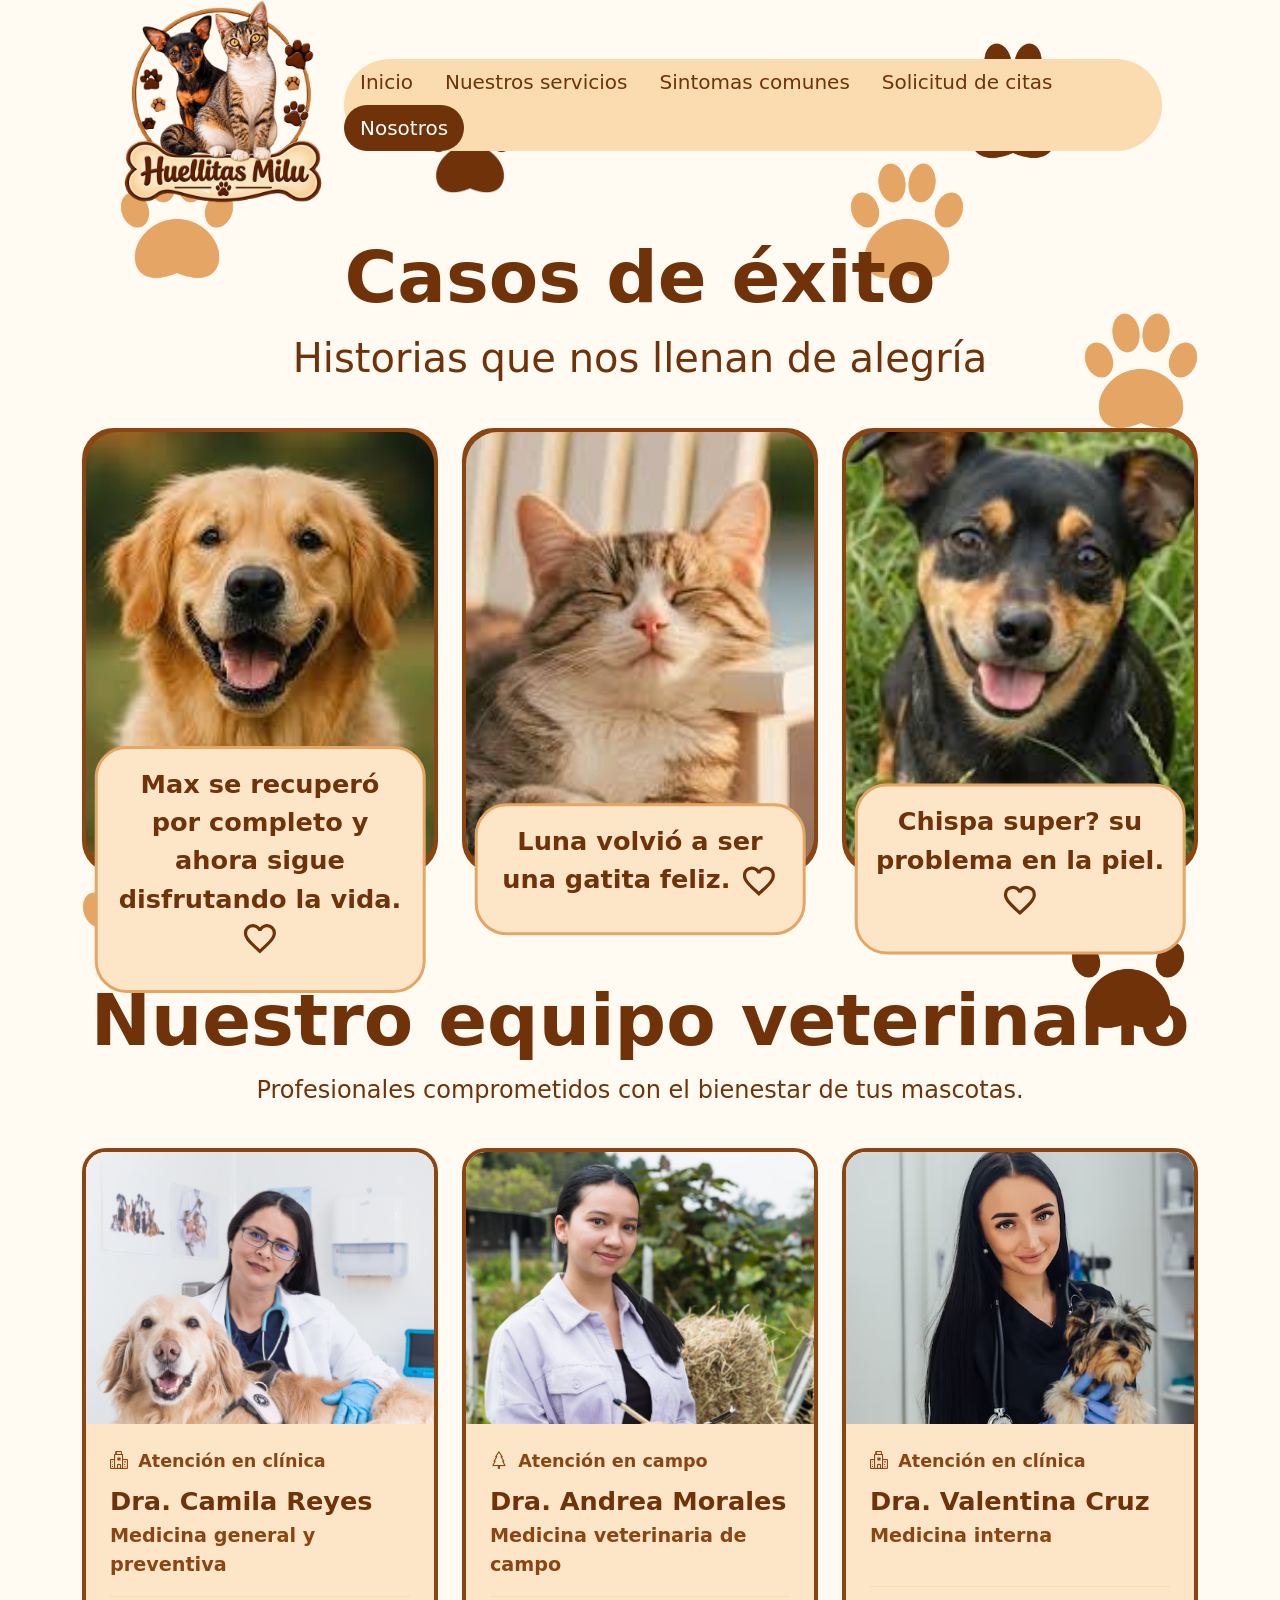
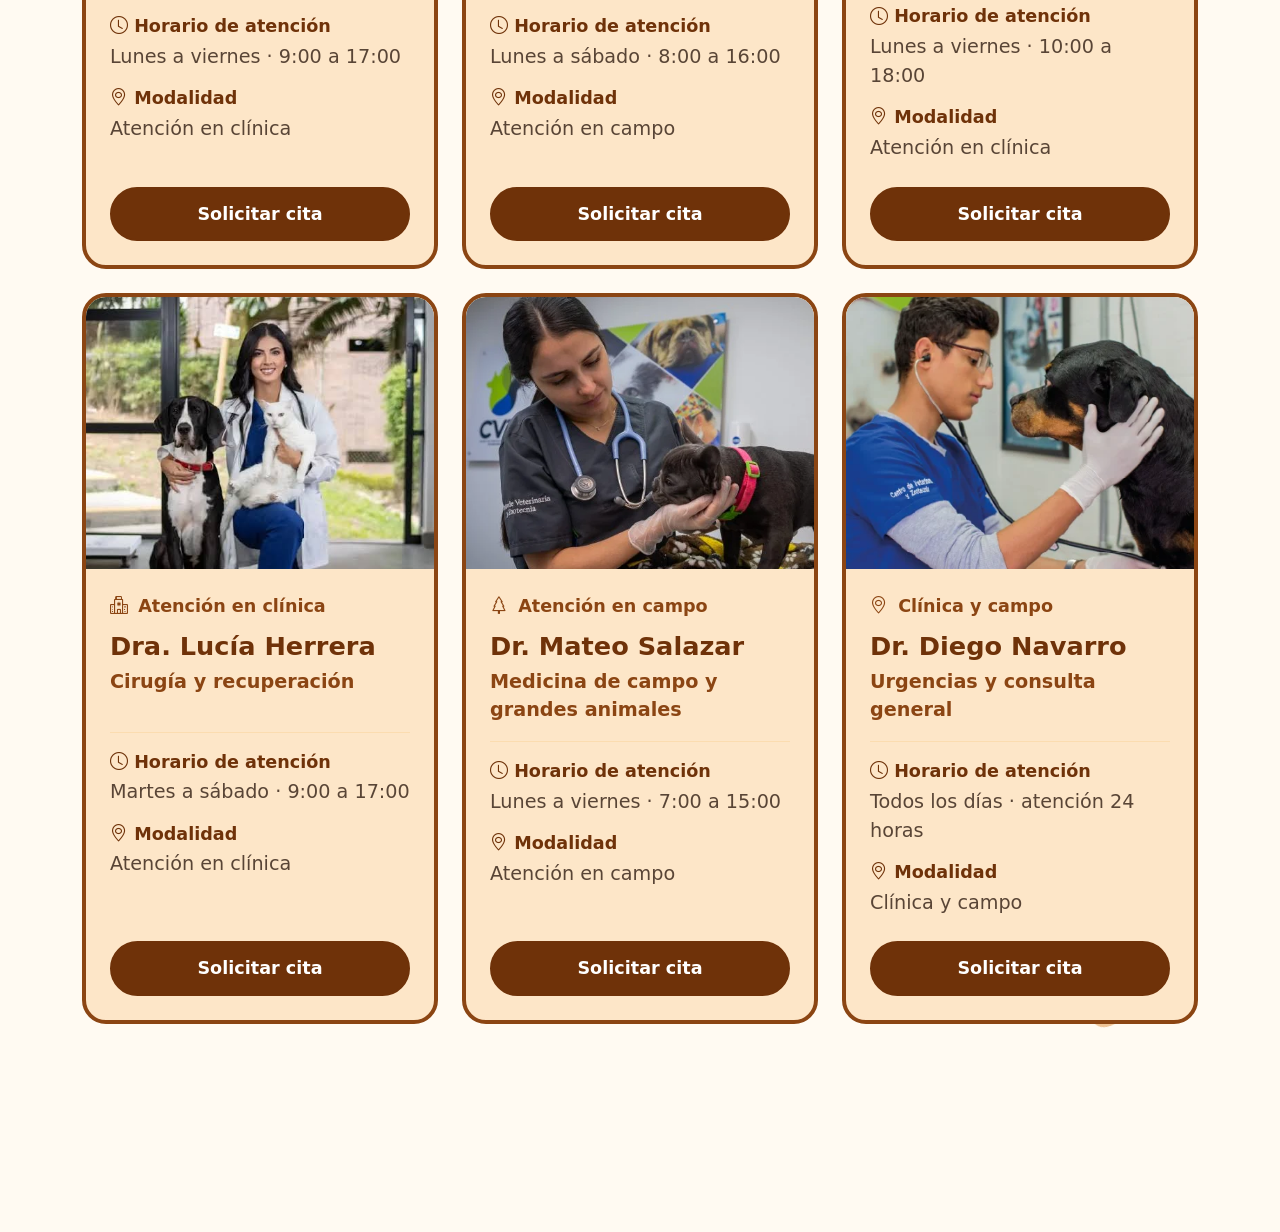
==== commit 78b008fa: "feat: Añade imágenes y estilos para la sección del equipo veterinario en "nosotros"" ====
--- a/paginas/nosotros.html
+++ b/paginas/nosotros.html
@@ -155,7 +155,11 @@
             <p class="fs-4">Profesionales comprometidos con el bienestar de tus mascotas.</p>
         </header>
 
-        <section class="container pb-5" aria-label="Perfiles del equipo veterinario">
+        <section class="container pb-5 equipo-section" aria-label="Perfiles del equipo veterinario">
+            <img class="huella huella-equipo huella-equipo--1" src="../assets/images/huella-naranja.png" alt="" />
+            <img class="huella huella-equipo huella-equipo--2" src="../assets/images/huella-cafe.png" alt="" />
+            <img class="huella huella-equipo huella-equipo--3" src="../assets/images/huella-corazon.png" alt="" />
+            <img class="huella huella-equipo huella-equipo--4" src="../assets/images/huella-naranja.png" alt="" />
             <div class="row g-4 equipo-grid">
                 <div class="col-12 col-md-6 col-lg-4">
                     <article class="card tarjeta-veterinario h-100">
--- a/assets/css/nosotros.css
+++ b/assets/css/nosotros.css
@@ -54,6 +54,47 @@
 .tarjeta-veterinario {
     overflow: hidden;
     background-color: var(--beige-tarjeta);
+}
+
+.equipo-section {
+    position: relative;
+    isolation: isolate;
+}
+
+.equipo-grid {
+    position: relative;
+    z-index: 1;
+}
+
+.huella-equipo {
+    z-index: -1;
+    width: clamp(4rem, 8vw, 7rem);
+    opacity: 0.65;
+    pointer-events: none;
+}
+
+.huella-equipo--1 {
+    top: 3rem;
+    left: 2%;
+    transform: rotate(-18deg);
+}
+
+.huella-equipo--2 {
+    top: 32%;
+    right: 2%;
+    transform: rotate(14deg);
+}
+
+.huella-equipo--3 {
+    bottom: 24%;
+    left: 3%;
+    transform: rotate(12deg);
+}
+
+.huella-equipo--4 {
+    right: 4%;
+    bottom: 2rem;
+    transform: rotate(-15deg);
 }
 
 .tarjeta-veterinario__foto-wrap {
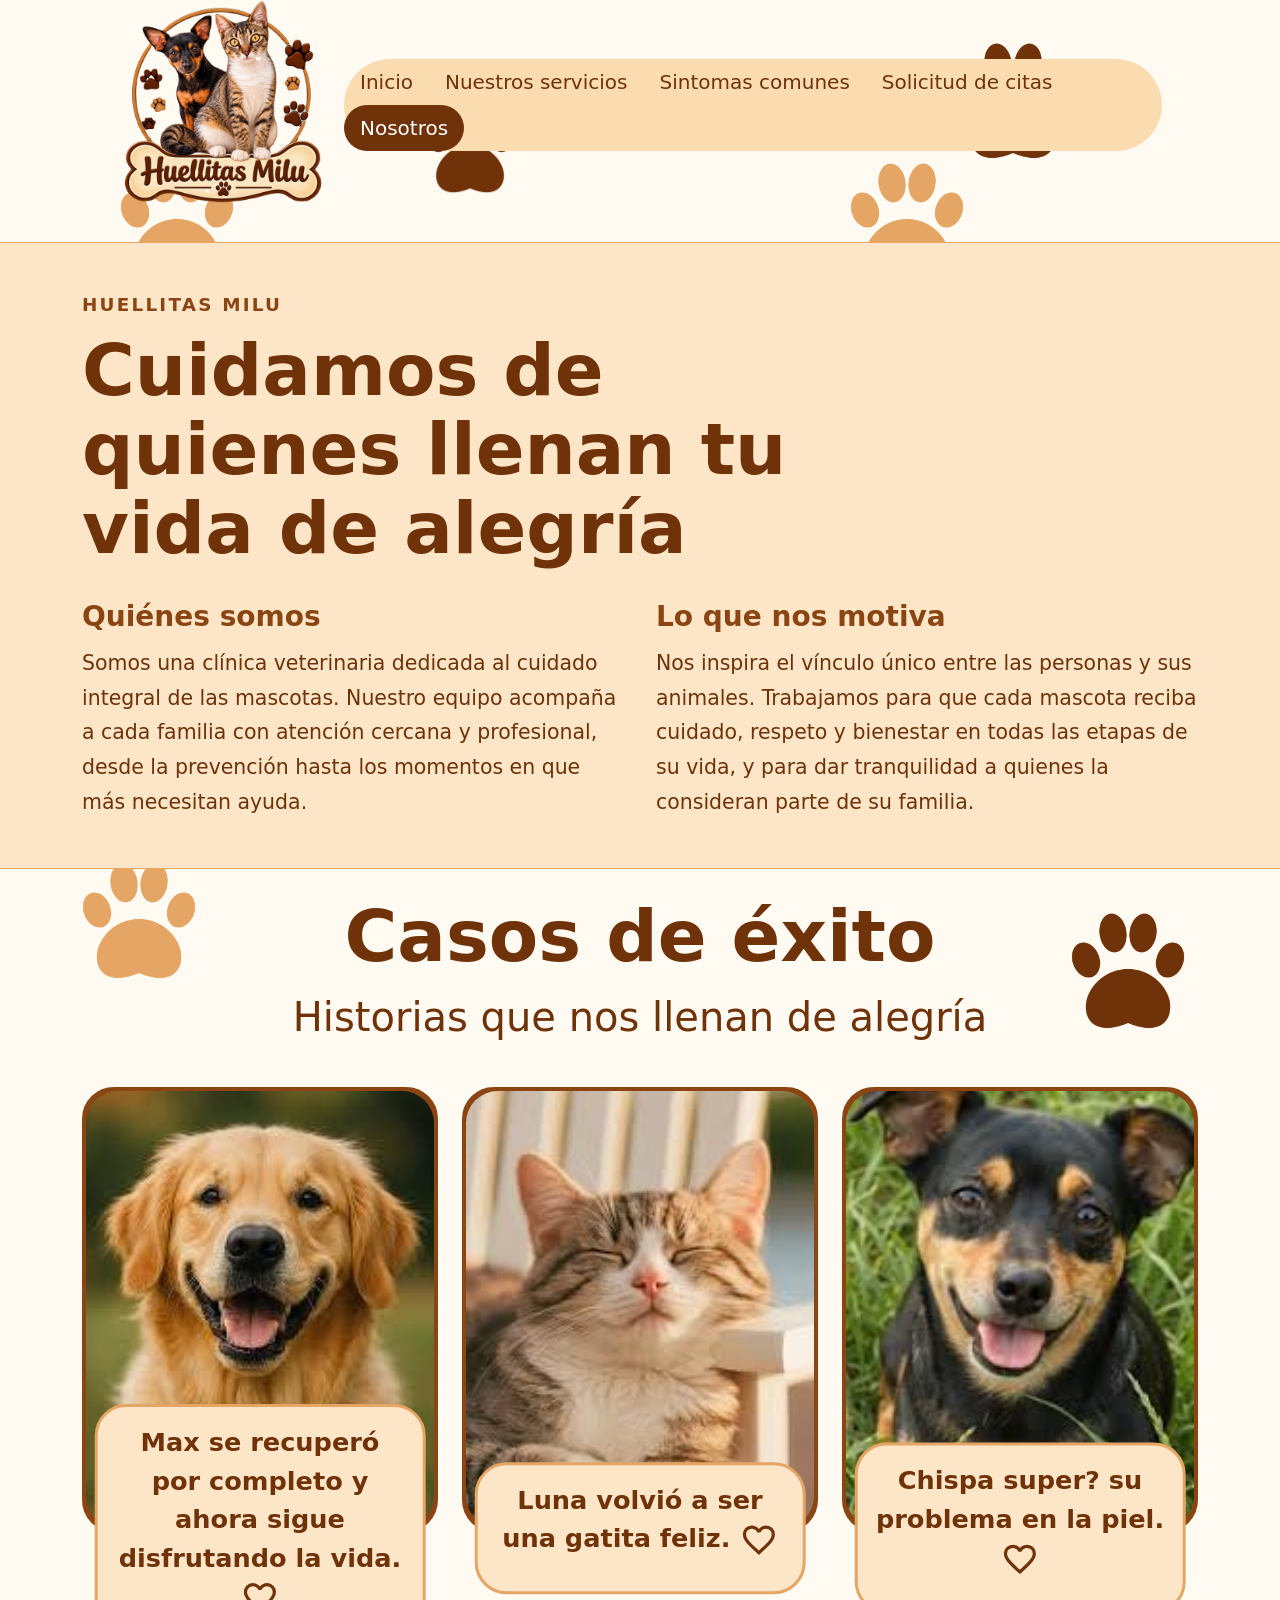
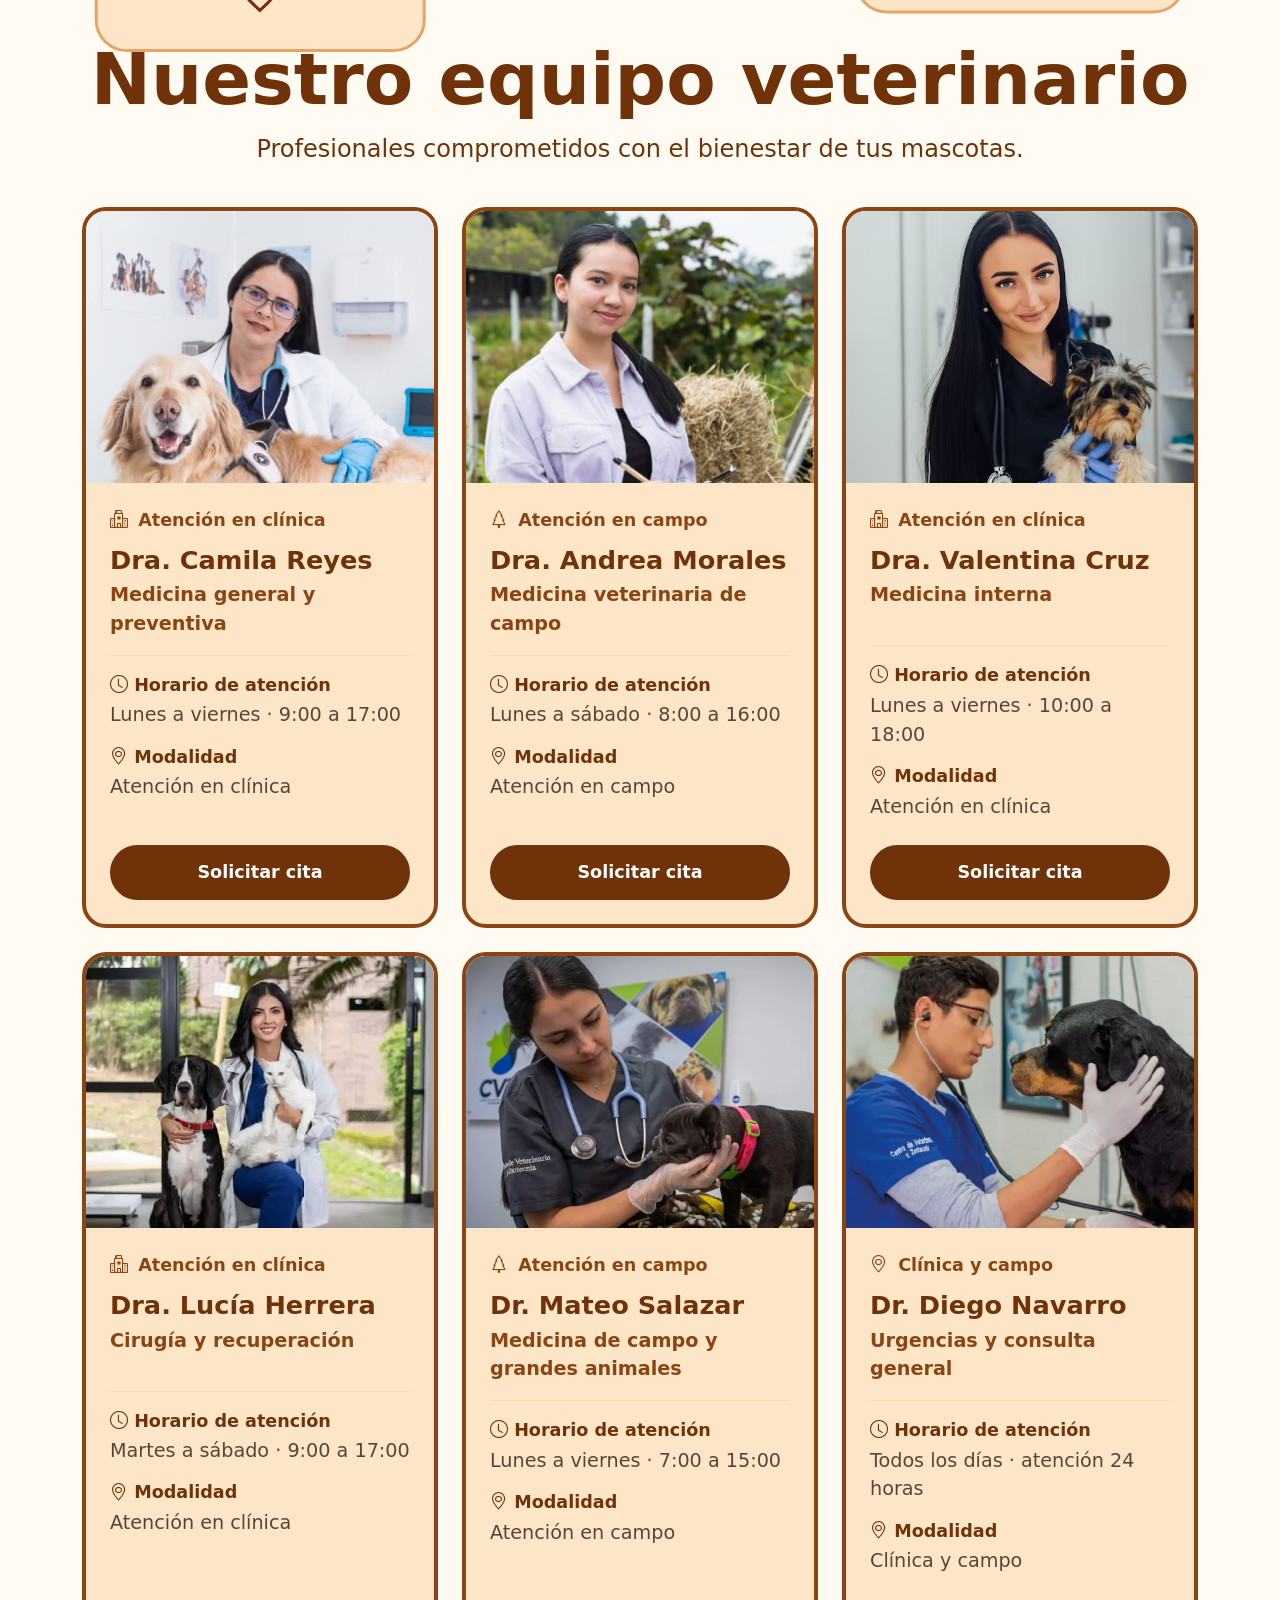
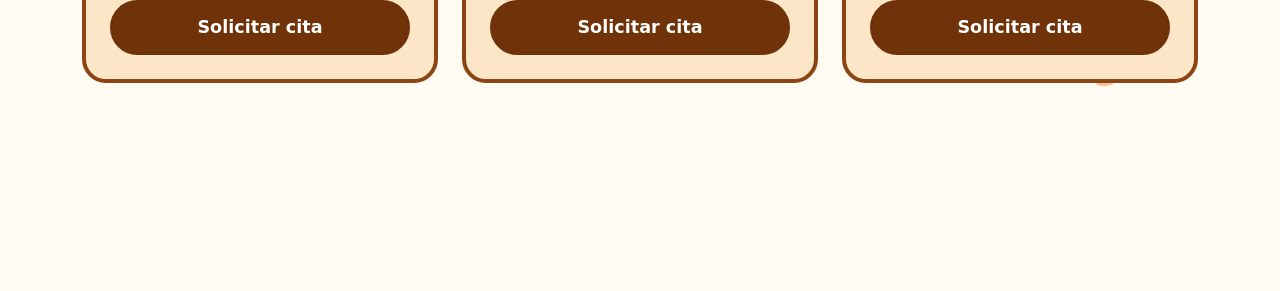
==== commit 348e97d6: "feat: Añade sección introductoria y mejora el diseño de "nosotros" con nuevo contenido" ====
--- a/paginas/nosotros.html
+++ b/paginas/nosotros.html
@@ -3,7 +3,7 @@
     <head>
         <meta charset="UTF-8" />
         <meta name="viewport" content="width=device-width, initial-scale=1.0" />
-        <title>Casos de éxito | Huellitas Milu</title>
+        <title>Nosotros | Huellitas Milu</title>
         <link
             rel="shortcut icon"
             href="../assets/images/favicon.ico"
@@ -57,8 +57,39 @@
             </ul>
         </nav>
 
+        <section class="nosotros-intro py-5" aria-labelledby="nosotros-titulo">
+            <div class="container">
+                <p class="nosotros-intro__eyebrow">Huellitas Milu</p>
+                <h1 id="nosotros-titulo" class="nosotros-intro__titulo">
+                    Cuidamos de quienes llenan tu vida de alegría
+                </h1>
+                <div class="nosotros-intro__contenido">
+                    <div>
+                        <h2>Quiénes somos</h2>
+                        <p>
+                            Somos una clínica veterinaria dedicada al cuidado
+                            integral de las mascotas. Nuestro equipo acompaña a
+                            cada familia con atención cercana y profesional,
+                            desde la prevención hasta los momentos en que más
+                            necesitan ayuda.
+                        </p>
+                    </div>
+                    <div>
+                        <h2>Lo que nos motiva</h2>
+                        <p>
+                            Nos inspira el vínculo único entre las personas y
+                            sus animales. Trabajamos para que cada mascota
+                            reciba cuidado, respeto y bienestar en todas las
+                            etapas de su vida, y para dar tranquilidad a quienes
+                            la consideran parte de su familia.
+                        </p>
+                    </div>
+                </div>
+            </div>
+        </section>
+
         <section class="text-center py-4 section-header">
-            <h1 class="display-2 fw-bold">Casos de éxito</h1>
+            <h2 class="display-2 fw-bold">Casos de éxito</h2>
             <p class="fs-1">Historias que nos llenan de alegría</p>
         </section>
 
@@ -151,7 +182,7 @@
         </section>
 
         <header class="text-center py-4 section-header equipo-header">
-            <h1 class="display-2 fw-bold">Nuestro equipo veterinario</h1>
+            <h2 class="display-2 fw-bold">Nuestro equipo veterinario</h2>
             <p class="fs-4">Profesionales comprometidos con el bienestar de tus mascotas.</p>
         </header>
 
--- a/assets/css/nosotros.css
+++ b/assets/css/nosotros.css
@@ -10,6 +10,51 @@
 
 .section-header {
     color: var(--cafe-oscuro);
+}
+
+.nosotros-intro {
+    margin-top: 2rem;
+    border-top: 1px solid var(--naranja-suave);
+    border-bottom: 1px solid var(--naranja-suave);
+    background-color: var(--beige-tarjeta);
+    color: var(--cafe-oscuro);
+}
+
+.nosotros-intro__eyebrow {
+    margin-bottom: 0.75rem;
+    color: var(--cafe-ola);
+    font-size: 1.15rem;
+    font-weight: 700;
+    letter-spacing: 0.12em;
+    text-transform: uppercase;
+}
+
+.nosotros-intro__titulo {
+    max-width: 52rem;
+    margin-bottom: 2rem;
+    font-size: clamp(2.75rem, 6vw, 4.5rem);
+    font-weight: 800;
+    line-height: 1.1;
+}
+
+.nosotros-intro__contenido {
+    display: grid;
+    grid-template-columns: repeat(2, minmax(0, 1fr));
+    gap: 2rem;
+}
+
+.nosotros-intro__contenido h2 {
+    margin-bottom: 0.75rem;
+    color: var(--cafe-ola);
+    font-size: 1.75rem;
+    font-weight: 700;
+}
+
+.nosotros-intro__contenido p {
+    max-width: 38rem;
+    margin-bottom: 0;
+    font-size: clamp(1.25rem, 1.6vw, 1.4rem);
+    line-height: 1.7;
 }
 
 .section-header.margin-header {
@@ -179,3 +224,14 @@
     outline: 3px solid var(--naranja-suave);
     outline-offset: 3px;
 }
+
+@media (max-width: 767.98px) {
+    .nosotros-intro {
+        margin-top: 1rem;
+    }
+
+    .nosotros-intro__contenido {
+        grid-template-columns: 1fr;
+        gap: 1.5rem;
+    }
+}
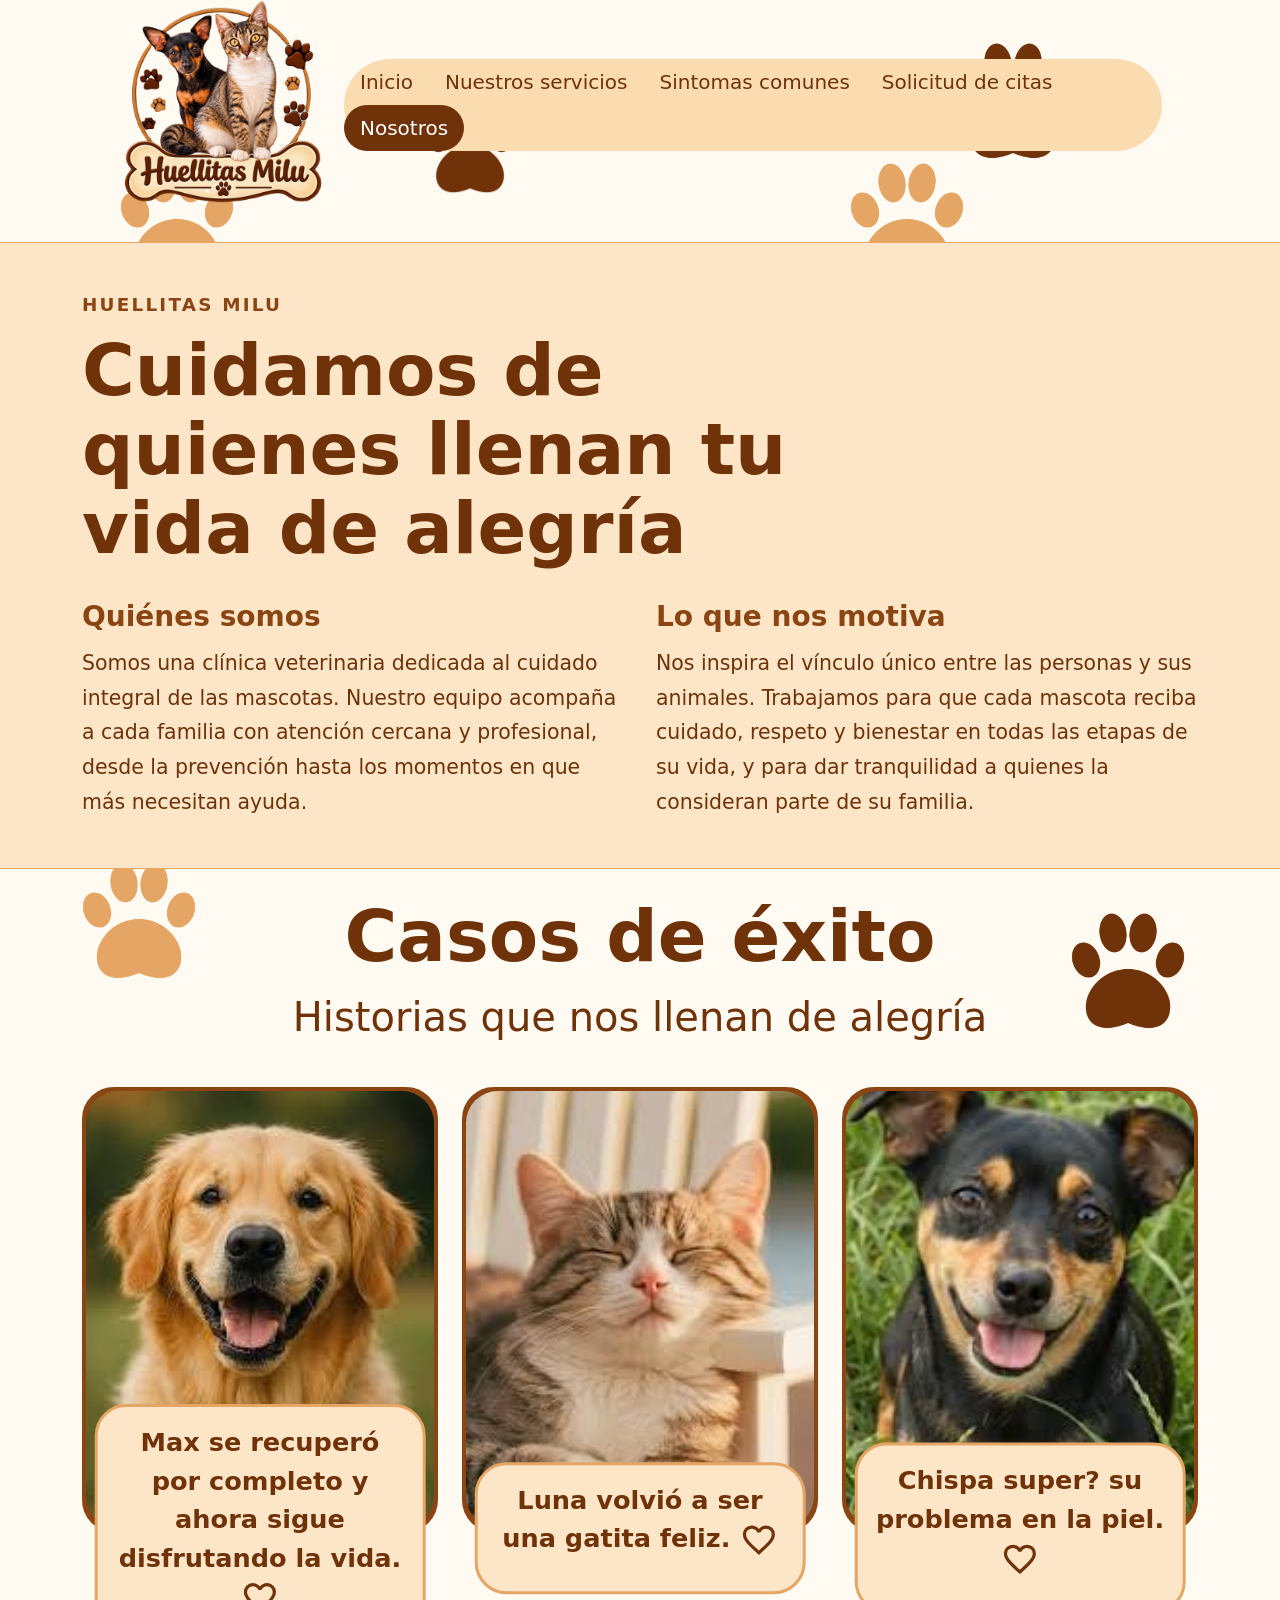
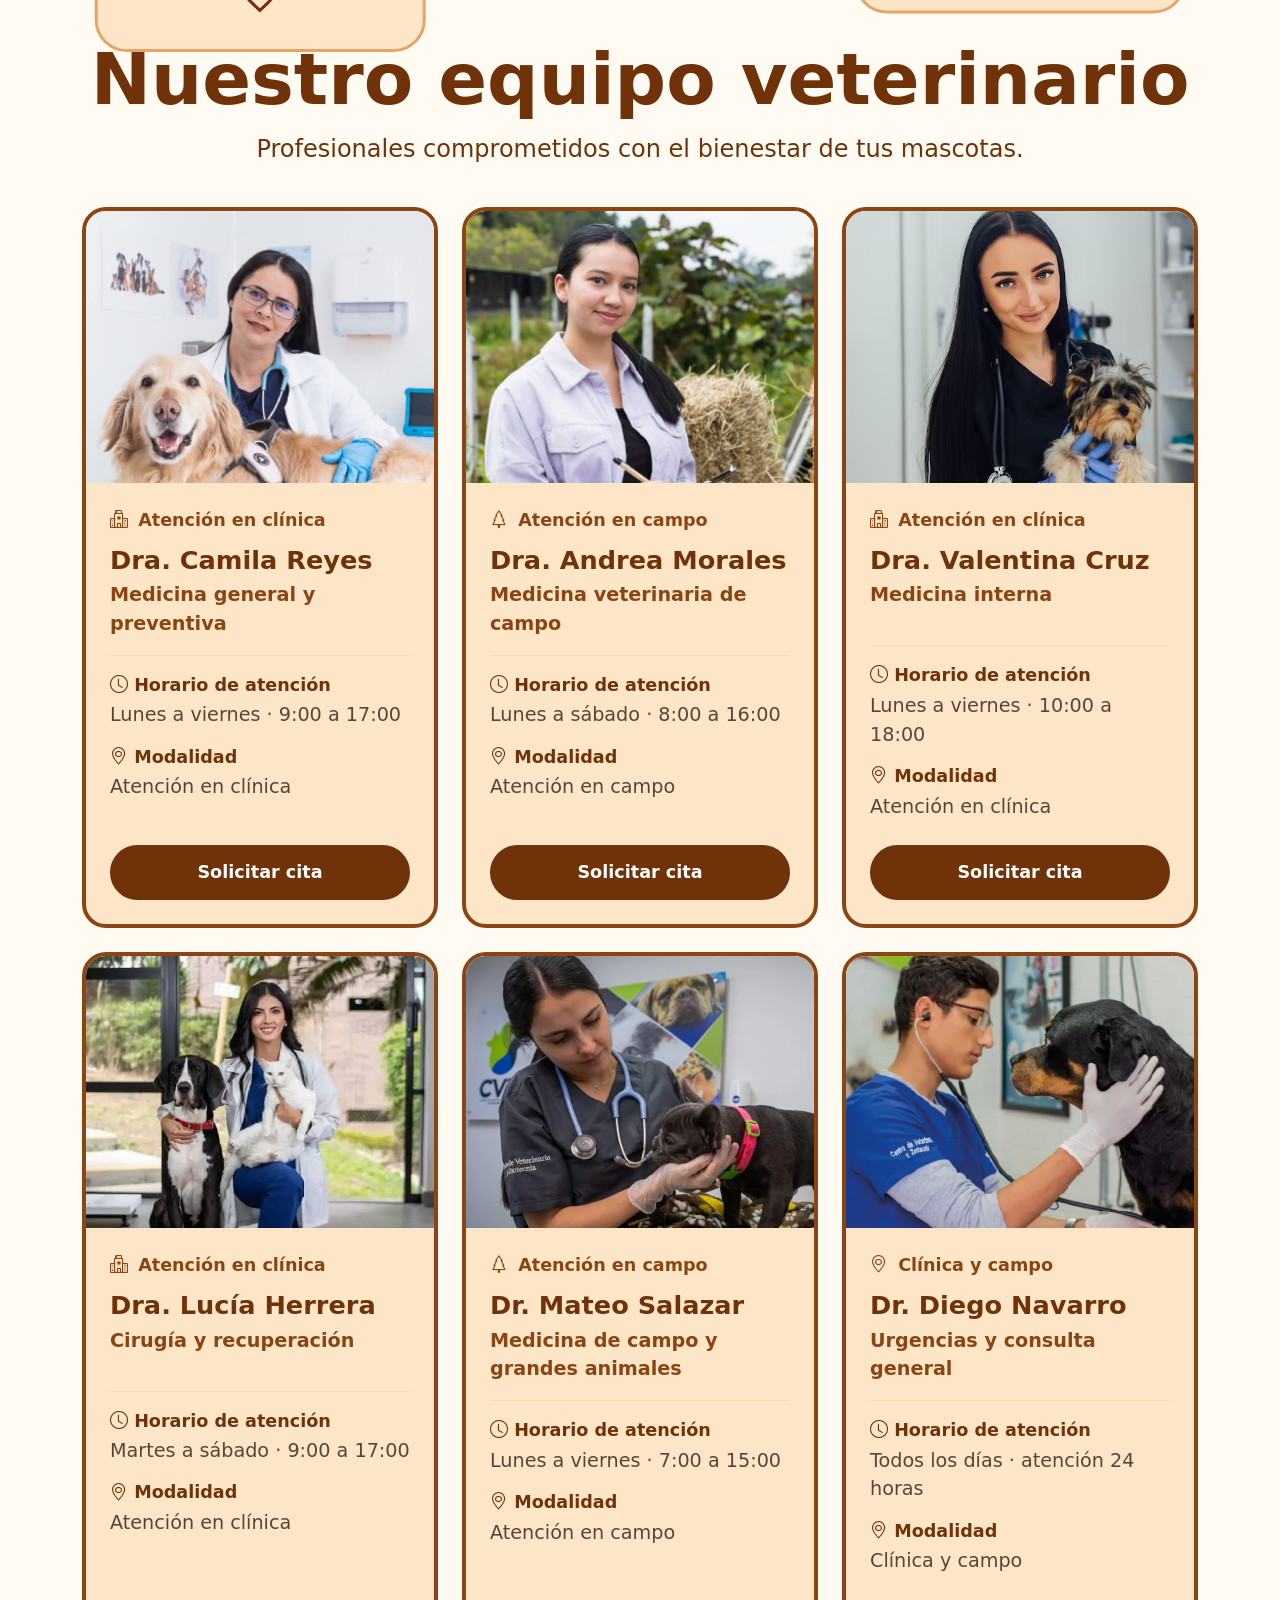
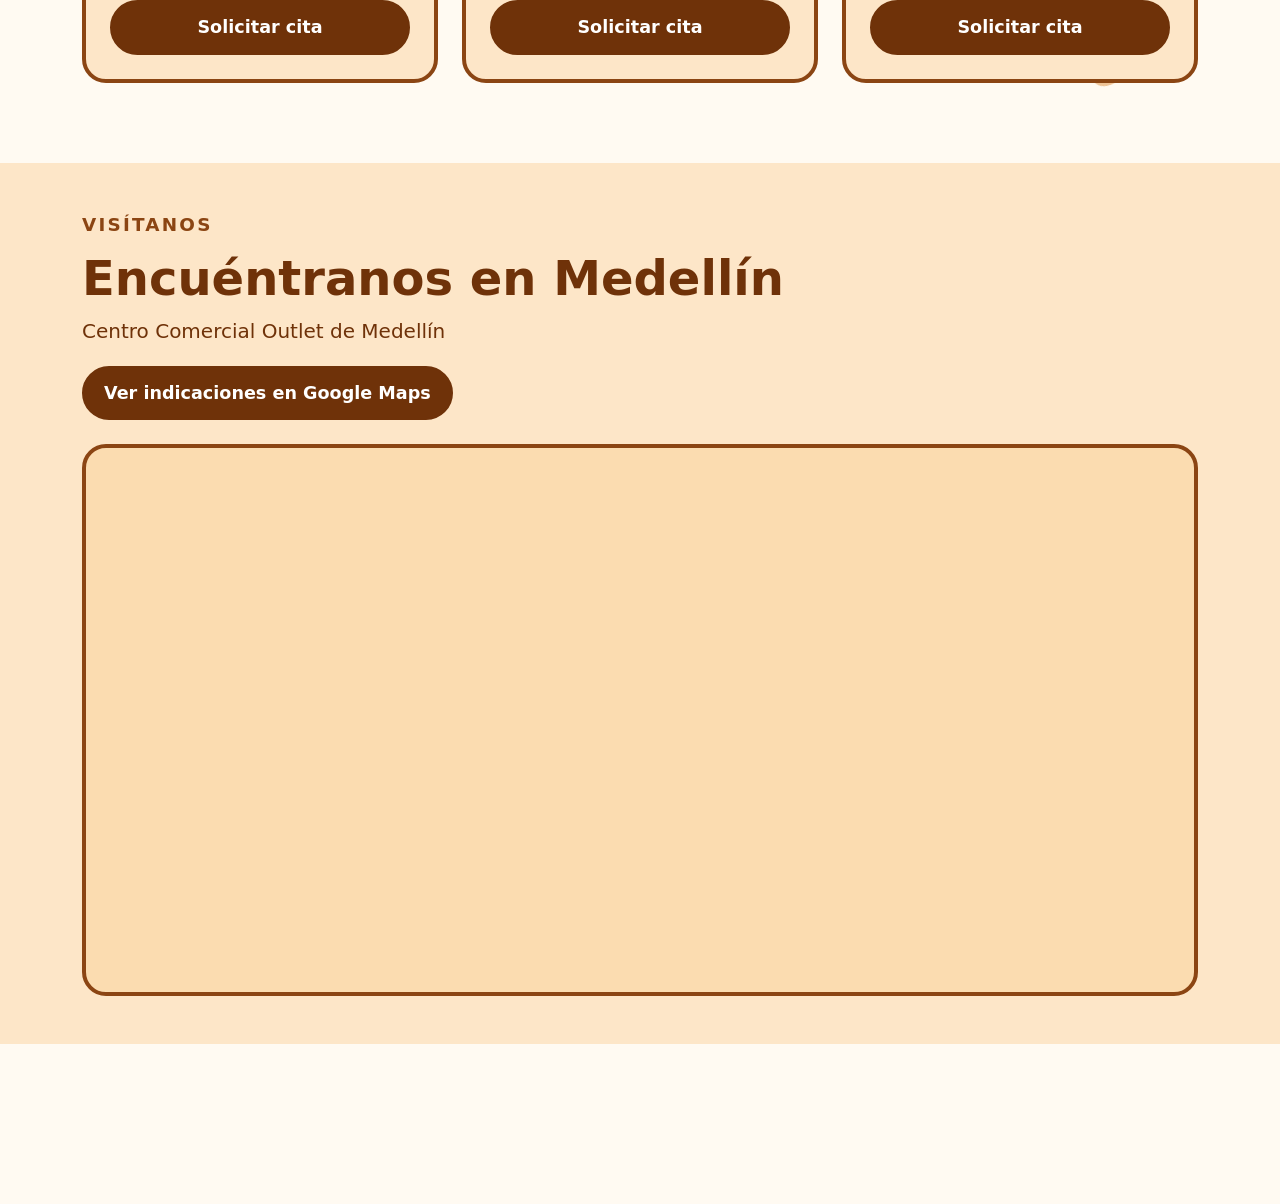
==== commit 29b17224: "feat: Añade sección de ubicación con mapa y enlace a Google Maps en "nosotros"" ====
--- a/paginas/nosotros.html
+++ b/paginas/nosotros.html
@@ -363,6 +363,35 @@
             </div>
         </section>
 
+        <section class="ubicacion-section py-5" aria-labelledby="ubicacion-titulo">
+            <div class="container">
+                <div class="ubicacion-encabezado">
+                    <p class="nosotros-intro__eyebrow">Visítanos</p>
+                    <h2 id="ubicacion-titulo">Encuéntranos en Medellín</h2>
+                    <p class="ubicacion-direccion">
+                        Centro Comercial Outlet de Medellín
+                    </p>
+                    <a
+                        class="boton-veterinario ubicacion-enlace"
+                        href="https://www.google.com/maps/search/?api=1&amp;query=Centro+Comercial+Outlet+de+Medell%C3%ADn"
+                        target="_blank"
+                        rel="noopener noreferrer"
+                    >
+                        Ver indicaciones en Google Maps
+                    </a>
+                </div>
+                <div class="ubicacion-mapa">
+                    <iframe
+                        src="https://www.google.com/maps?q=Centro%20Comercial%20Outlet%20de%20Medell%C3%ADn&amp;z=15&amp;output=embed"
+                        title="Mapa del Centro Comercial Outlet de Medellín"
+                        loading="lazy"
+                        referrerpolicy="no-referrer-when-downgrade"
+                        allowfullscreen
+                    ></iframe>
+                </div>
+            </div>
+        </section>
+
         <img
             class="huella huella-n1"
             src="../assets/images/huella-naranja.png"
--- a/assets/css/nosotros.css
+++ b/assets/css/nosotros.css
@@ -225,6 +225,46 @@
     outline-offset: 3px;
 }
 
+.ubicacion-section {
+    margin-top: 2rem;
+    background-color: var(--beige-tarjeta);
+    color: var(--cafe-oscuro);
+}
+
+.ubicacion-encabezado {
+    margin-bottom: 1.5rem;
+}
+
+.ubicacion-encabezado h2 {
+    margin-bottom: 0.5rem;
+    font-size: clamp(2rem, 4vw, 3rem);
+    font-weight: 800;
+}
+
+.ubicacion-direccion {
+    margin-bottom: 1.25rem;
+    font-size: 1.25rem;
+}
+
+.ubicacion-enlace {
+    width: auto;
+}
+
+.ubicacion-mapa {
+    overflow: hidden;
+    min-height: 20rem;
+    border: 0.3rem solid var(--cafe-ola);
+    border-radius: 1.5rem;
+    background-color: var(--beige);
+}
+
+.ubicacion-mapa iframe {
+    display: block;
+    width: 100%;
+    height: clamp(20rem, 45vw, 34rem);
+    border: 0;
+}
+
 @media (max-width: 767.98px) {
     .nosotros-intro {
         margin-top: 1rem;
@@ -234,4 +274,8 @@
         grid-template-columns: 1fr;
         gap: 1.5rem;
     }
-}
+
+    .ubicacion-enlace {
+        width: 100%;
+    }
+}
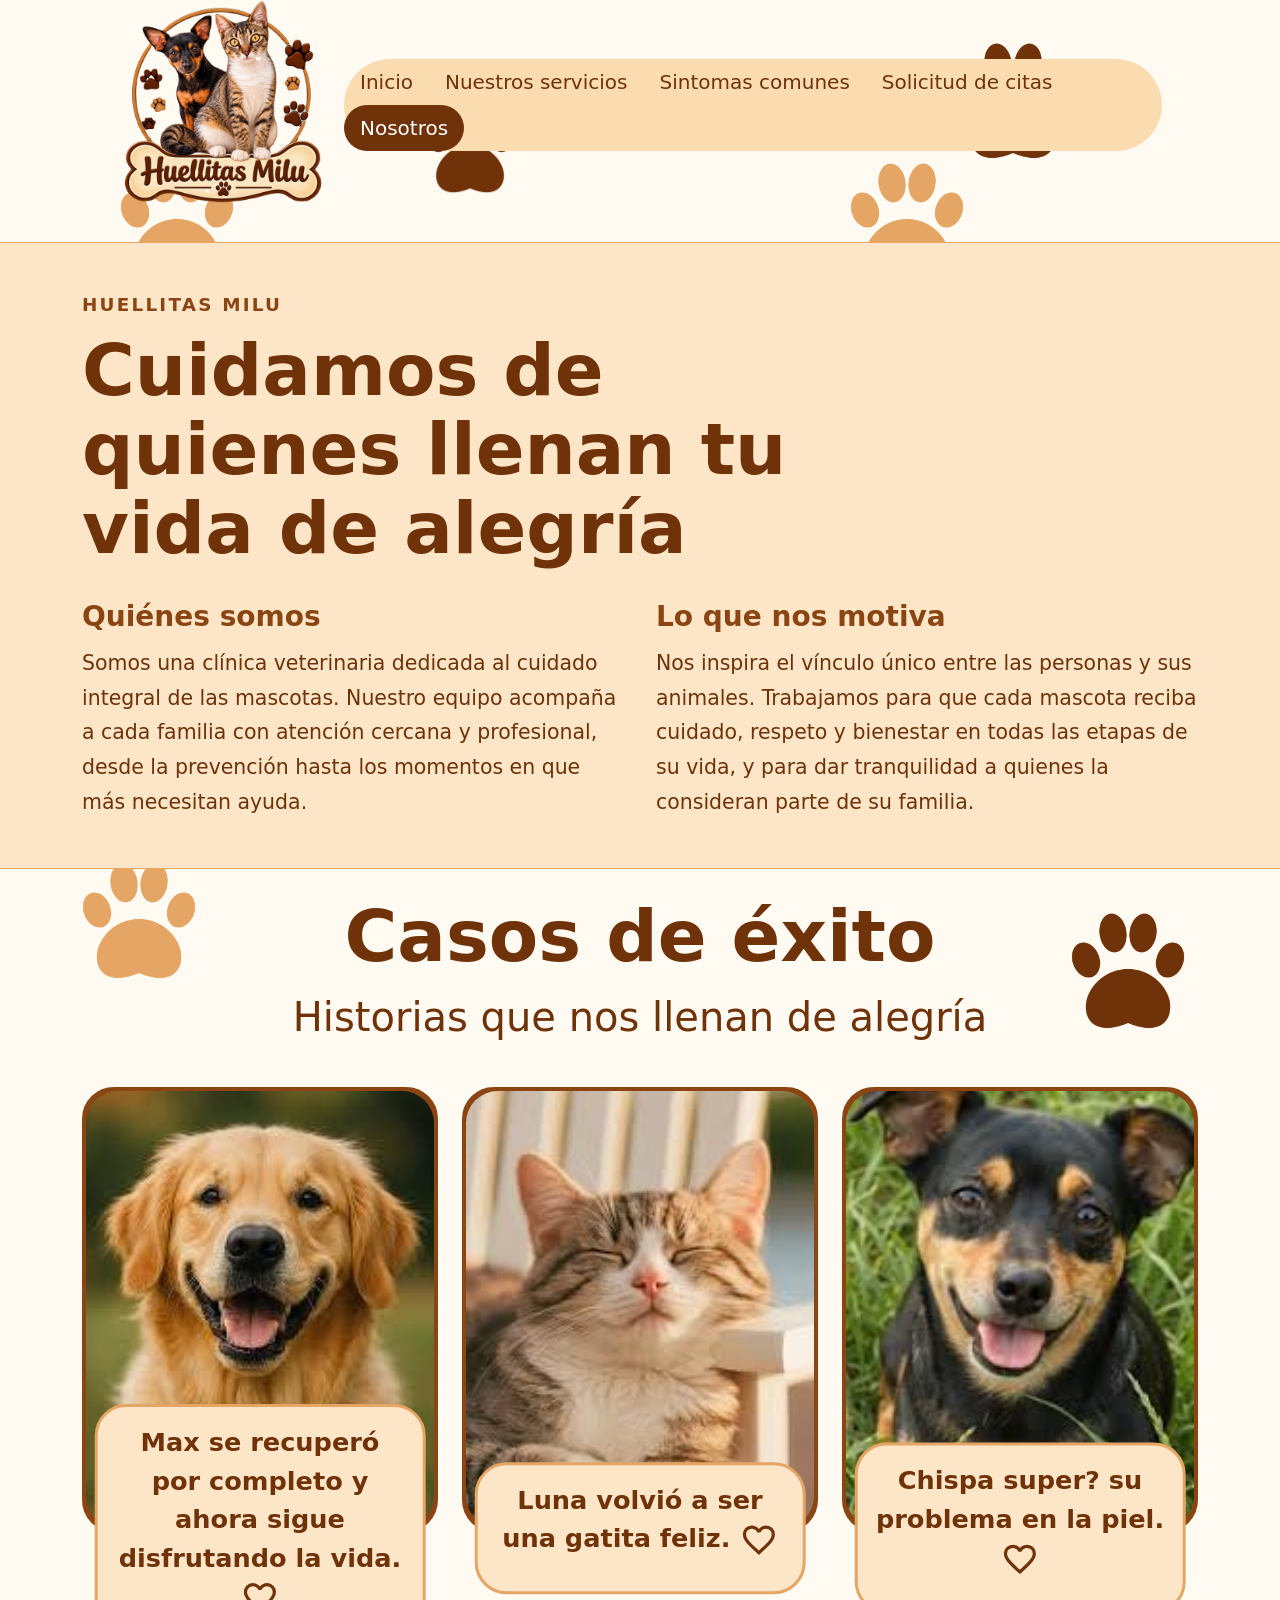
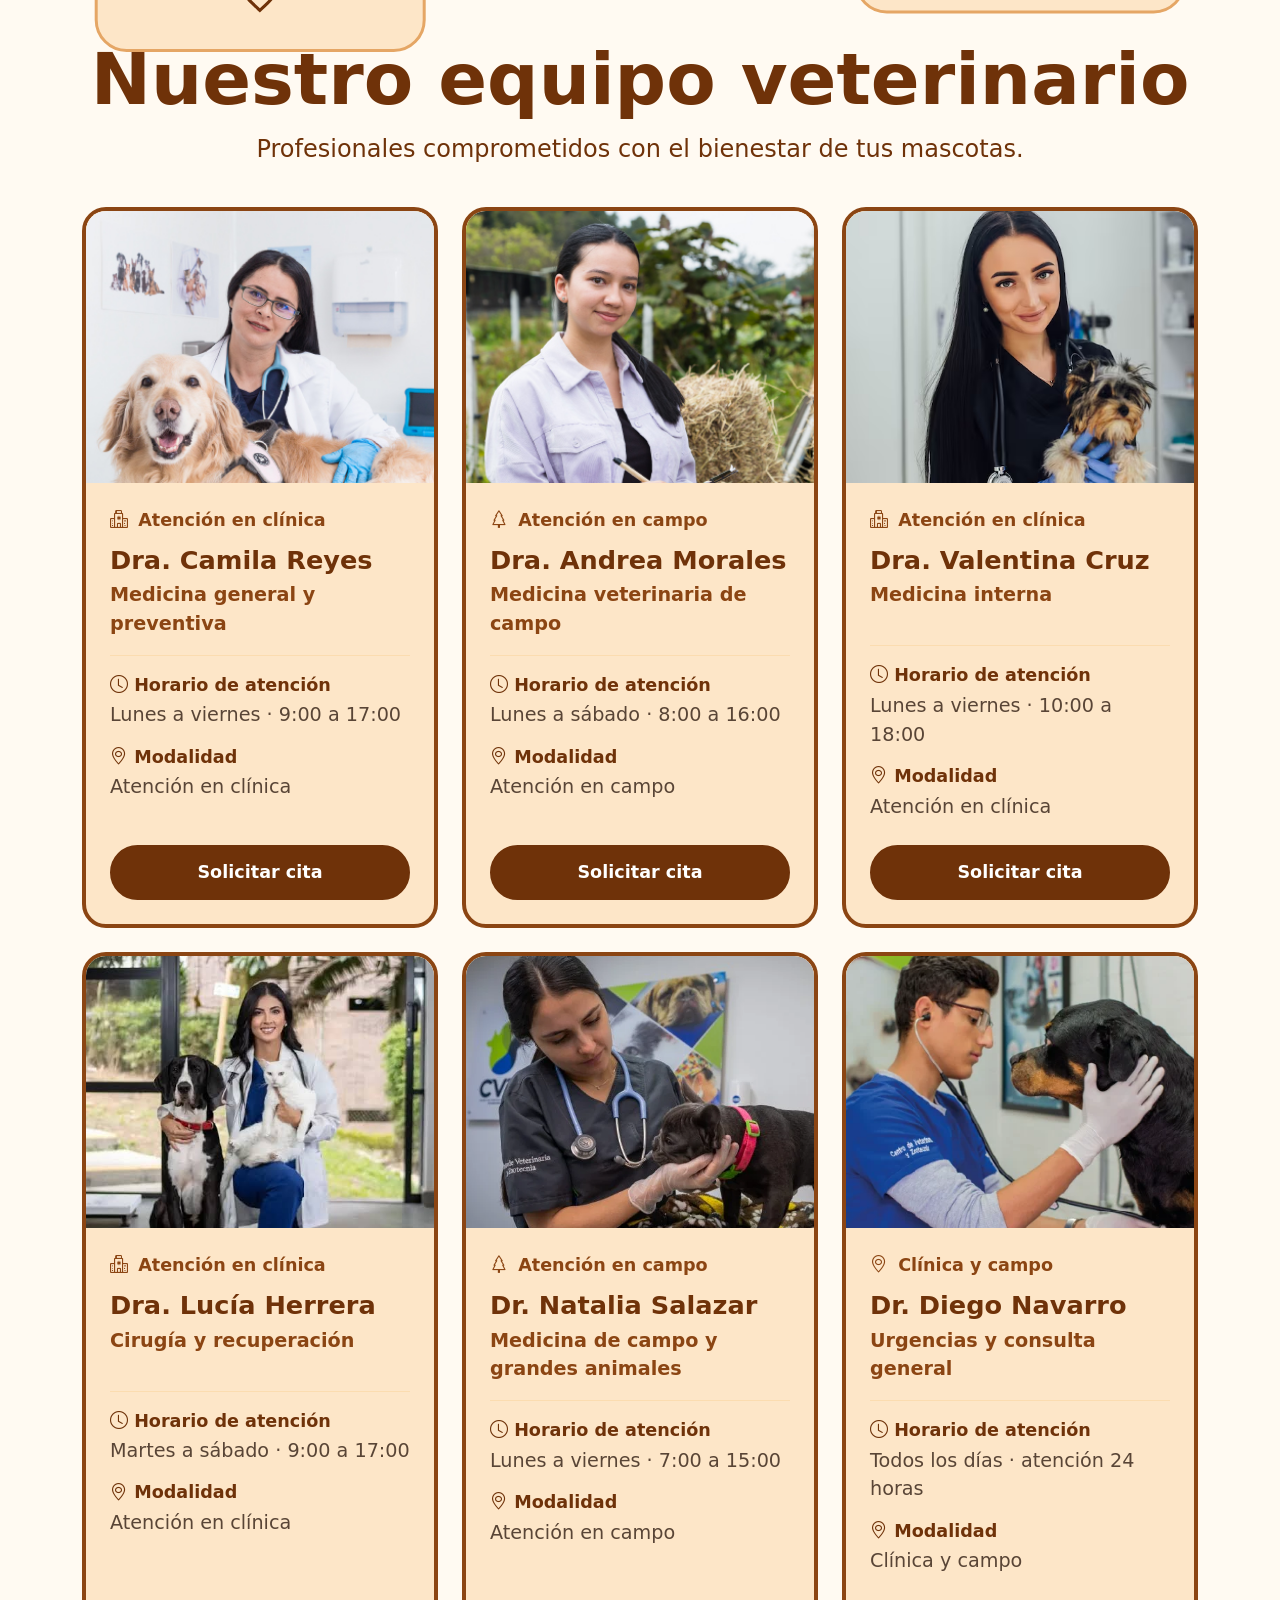
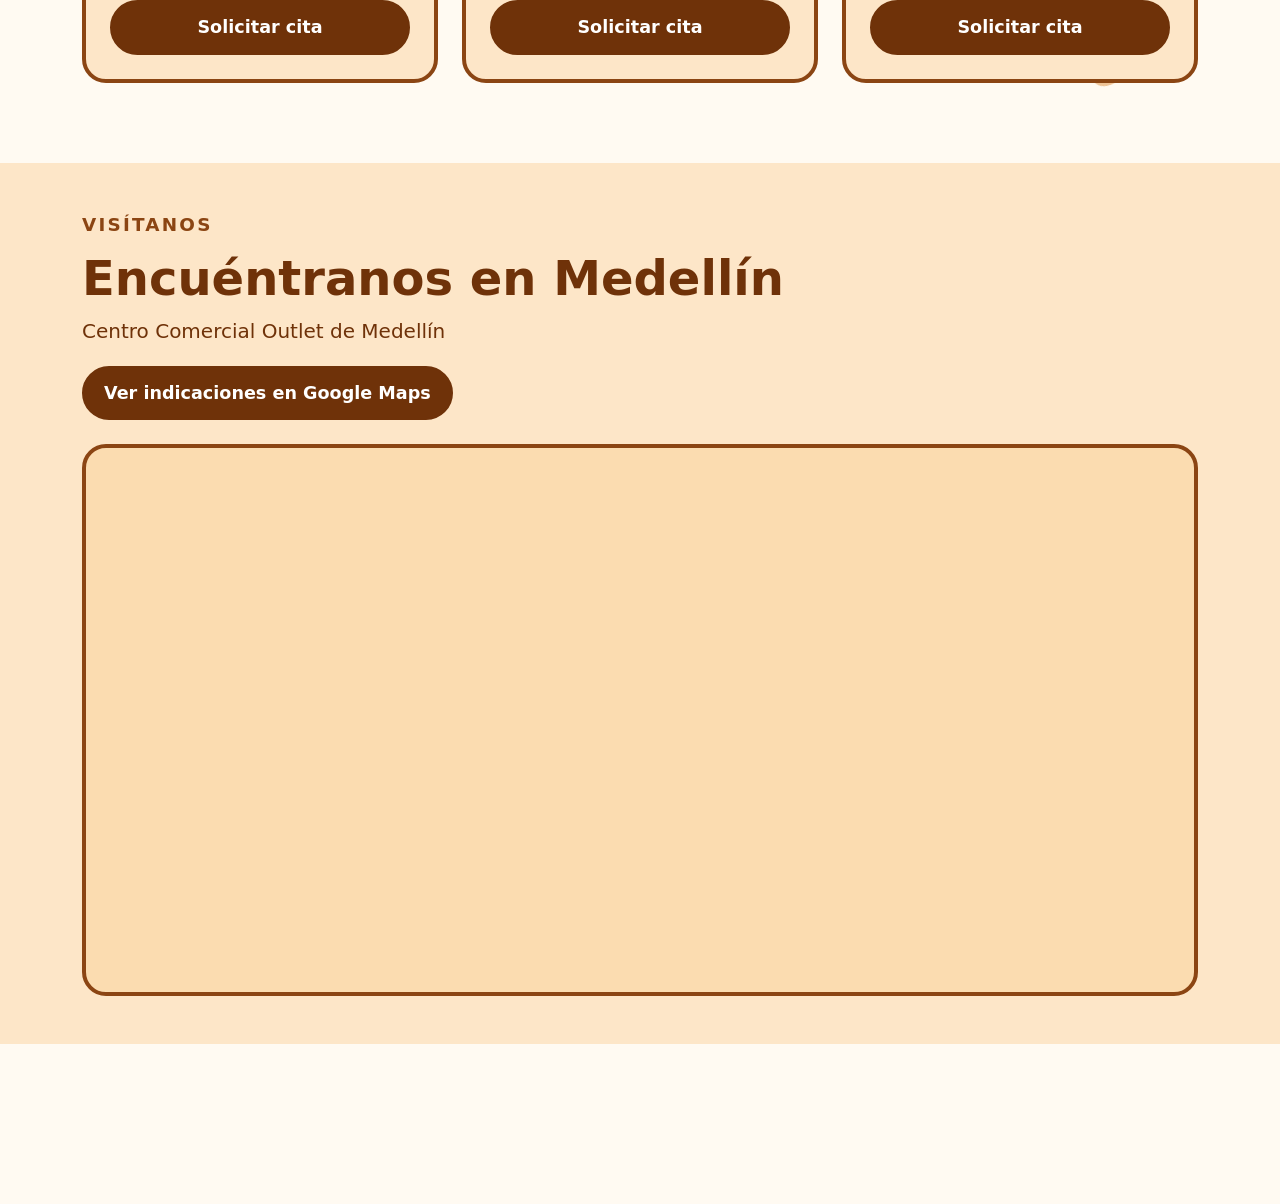
==== commit 72cccdab: "feat: Actualiza información del veterinario en la sección del equipo en "nosotros"" ====
--- a/paginas/nosotros.html
+++ b/paginas/nosotros.html
@@ -310,13 +310,13 @@
                             <img
                                 class="tarjeta-veterinario__foto"
                                 src="../assets/images/veterinarios/vet-5.png"
-                                alt="Foto de perfil de Dr. Mateo Salazar"
+                                alt="Foto de perfil de Dr. Natalia Salazar"
                                 loading="lazy"
                             />
                         </div>
                         <div class="card-body d-flex flex-column p-4">
                             <span class="tarjeta-veterinario__modalidad"><i class="bi bi-tree" aria-hidden="true"></i> Atenci&#243;n en campo</span>
-                            <h2 class="tarjeta-veterinario__nombre">Dr. Mateo Salazar</h2>
+                            <h2 class="tarjeta-veterinario__nombre">Dr. Natalia Salazar</h2>
                             <p class="tarjeta-veterinario__especialidad">Medicina de campo y grandes animales</p>
                             <dl class="tarjeta-veterinario__datos">
                                 <div>
